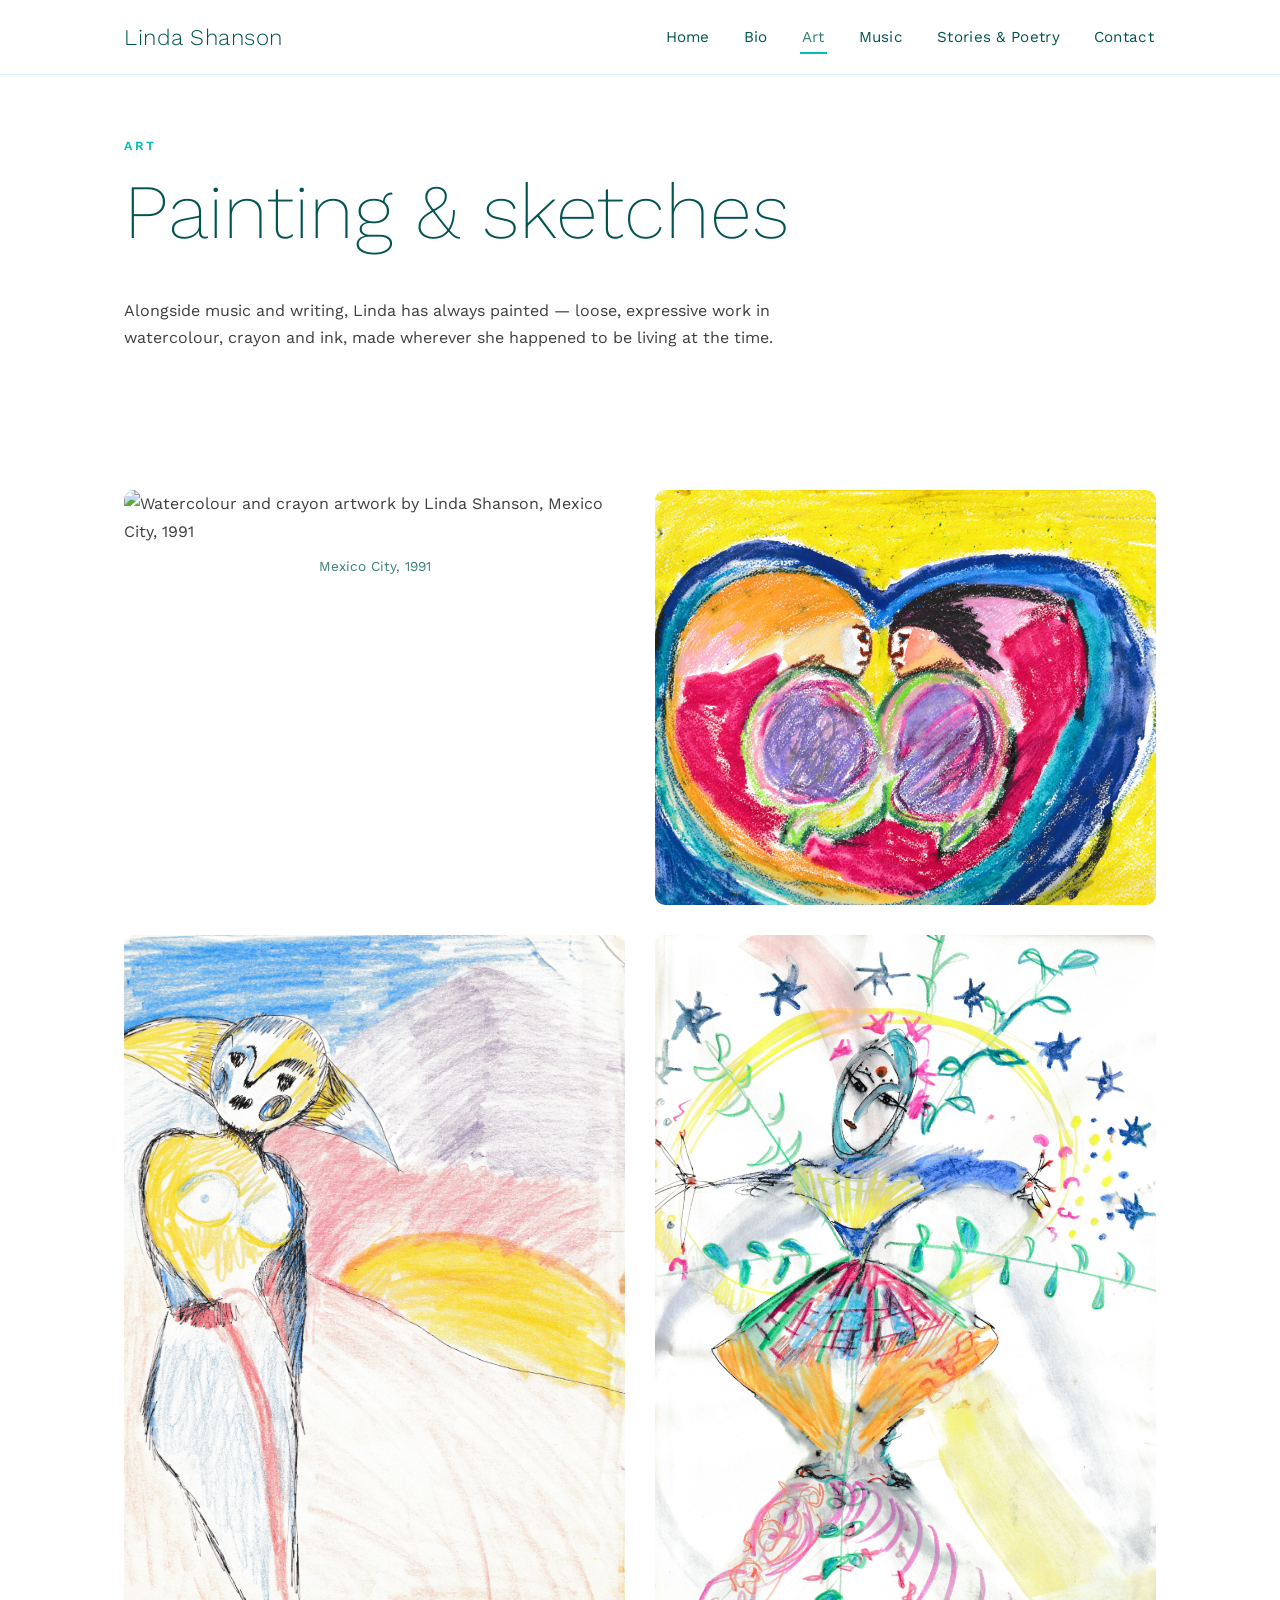
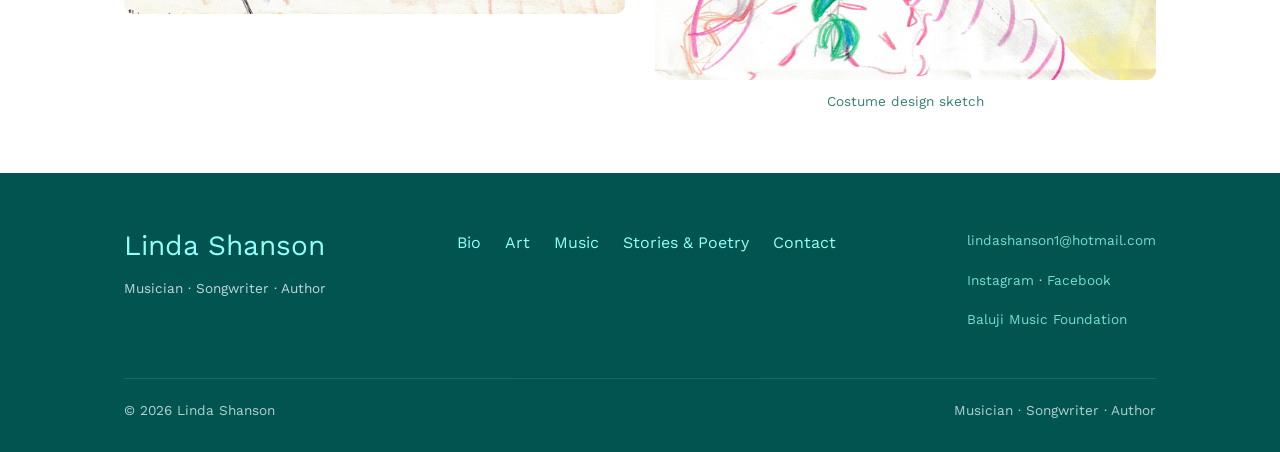
==== art.html @ 54865b62 "Add Art page, use curated Drive assets, de-emphasize BMF framing" ====
<!DOCTYPE html>
<html lang="en">
<head>
<meta charset="UTF-8">
<meta name="viewport" content="width=device-width, initial-scale=1.0">
<title>Art | Linda Shanson</title>
<meta name="description" content="Original watercolour and mixed-media artwork by Linda Shanson.">
<link rel="preconnect" href="https://fonts.googleapis.com">
<link rel="preconnect" href="https://fonts.gstatic.com" crossorigin>
<link href="https://fonts.googleapis.com/css2?family=Work+Sans:wght@200;300;400;500;600&display=swap" rel="stylesheet">
<link rel="stylesheet" href="assets/css/style.css">
</head>
<body>

<header class="site-header">
  <div class="nav-bar">
    <a href="index.html" class="brand">Linda Shanson</a>
    <nav>
      <button class="nav-toggle" aria-label="Toggle menu"><span></span><span></span><span></span></button>
      <ul class="nav-links">
        <li><a href="index.html">Home</a></li>
        <li><a href="bio.html">Bio</a></li>
        <li><a href="art.html" class="active">Art</a></li>
        <li class="has-dropdown">
          <a href="music.html">Music</a>
          <div class="dropdown">
            <a href="music.html#once-upon-a-night">Once Upon a Night</a>
          </div>
        </li>
        <li class="has-dropdown">
          <a href="stories.html">Stories &amp; Poetry</a>
          <div class="dropdown">
            <a href="raaja-ajaar.html">Raaja Ajaar</a>
            <a href="journey-with-the-gods.html">Journey with the Gods</a>
            <a href="frankenstein-in-india.html">Frankenstein in India</a>
          </div>
        </li>
        <li><a href="contact.html">Contact</a></li>
      </ul>
    </nav>
  </div>
</header>

<section class="tight">
  <div class="container">
    <span class="kicker">Art</span>
    <h1>Painting &amp; sketches</h1>
    <p style="max-width:680px;">Alongside music and writing, Linda has always painted — loose, expressive work in watercolour, crayon and ink, made wherever she happened to be living at the time.</p>
  </div>
</section>

<section class="tight">
  <div class="container">
    <div class="grid cols-2">
      <figure>
        <img src="assets/images/art-mexico-city-1991.jpg" alt="Watercolour and crayon artwork by Linda Shanson, Mexico City, 1991">
        <figcaption>Mexico City, 1991</figcaption>
      </figure>
      <figure>
        <img src="assets/images/art-heart.jpg" alt="Abstract heart-shaped painting by Linda Shanson">
      </figure>
      <figure>
        <img src="assets/images/art-bird-figure.jpg" alt="Bird-figure painting by Linda Shanson">
      </figure>
      <figure>
        <img src="assets/images/art-costume-sketch.jpg" alt="Dance costume sketch by Linda Shanson">
        <figcaption>Costume design sketch</figcaption>
      </figure>
    </div>
  </div>
</section>

<footer class="site-footer">
  <div class="container">
    <div class="footer-grid">
      <div>
        <h3 style="color:var(--aqua-soft)">Linda Shanson</h3>
        <p class="small">Musician &middot; Songwriter &middot; Author</p>
      </div>
      <ul class="footer-nav">
        <li><a href="bio.html">Bio</a></li>
        <li><a href="art.html">Art</a></li>
        <li><a href="music.html">Music</a></li>
        <li><a href="stories.html">Stories &amp; Poetry</a></li>
        <li><a href="contact.html">Contact</a></li>
      </ul>
      <div>
        <p class="small"><a href="mailto:lindashanson1@hotmail.com">lindashanson1@hotmail.com</a></p>
        <p class="small"><a href="https://www.instagram.com/lindashanson" target="_blank" rel="noopener">Instagram</a> &middot; <a href="https://www.facebook.com/lindashansonartist/" target="_blank" rel="noopener">Facebook</a></p>
        <p class="small"><a href="https://www.balujimusicfoundation.org" target="_blank" rel="noopener">Baluji Music Foundation</a></p>
      </div>
    </div>
    <div class="footer-bottom">
      <span>&copy; <span id="year"></span> Linda Shanson</span>
      <span>Musician &middot; Songwriter &middot; Author</span>
    </div>
  </div>
</footer>

<script src="assets/js/nav.js"></script>
<script>document.getElementById('year').textContent = new Date().getFullYear();</script>
</body>
</html>
---- assets/css/style.css ----
/* Linda Shanson — site styles
   Palette lifted from the original lindashanson.com (Wix) theme variables. */

:root{
  --teal-deep:    #015450;   /* headings / primary text */
  --teal-mid:     #397F77;   /* buttons, links hover */
  --teal-bright:  #02BDB4;   /* accent, underline, secondary links */
  --aqua:         #2DFDF3;   /* bright accent, rarely, sparingly */
  --aqua-soft:    #96FEF9;   /* soft accent background */
  --aqua-pale:    #EBFBFD;   /* pale section background */
  --aqua-paler:   #D7F7FC;   /* pale border/background */
  --grey-pale:    #F7F7F7;
  --grey-line:    #B9B9B9;
  --white:        #FFFFFF;
  --ink:          #3E3E3E;

  --font-display: 'Work Sans', sans-serif;
  --font-body:    'Work Sans', sans-serif;

  --max-width: 1080px;
}

*, *::before, *::after{ box-sizing: border-box; }

html{ scroll-behavior: smooth; }

body{
  margin: 0;
  font-family: var(--font-body);
  font-weight: 400;
  color: var(--ink);
  background: var(--white);
  line-height: 1.7;
  -webkit-font-smoothing: antialiased;
}

h1, h2, h3, h4{
  font-family: var(--font-display);
  font-weight: 200;
  color: var(--teal-deep);
  line-height: 1.2;
  margin: 0 0 0.5em;
}

h1{ font-size: clamp(2.6rem, 6vw, 5rem); }
h2{ font-size: clamp(1.8rem, 4vw, 2.75rem); }
h3{ font-size: clamp(1.3rem, 2.5vw, 1.75rem); font-weight: 400; }

p{ margin: 0 0 1.2em; }

a{ color: var(--teal-mid); text-decoration: none; }
a:hover{ color: var(--teal-bright); }

img{ max-width: 100%; display: block; }

.container{
  max-width: var(--max-width);
  margin: 0 auto;
  padding: 0 24px;
}

/* ---------- Header / Nav ---------- */

.site-header{
  position: sticky;
  top: 0;
  z-index: 100;
  background: rgba(255,255,255,0.92);
  backdrop-filter: blur(6px);
  border-bottom: 1px solid var(--aqua-paler);
}

.nav-bar{
  max-width: var(--max-width);
  margin: 0 auto;
  padding: 18px 24px;
  display: flex;
  align-items: center;
  justify-content: space-between;
}

.brand{
  font-family: var(--font-display);
  font-weight: 300;
  font-size: 1.4rem;
  color: var(--teal-deep);
  letter-spacing: 0.5px;
}
.brand:hover{ color: var(--teal-deep); }

.nav-links{
  display: flex;
  align-items: center;
  gap: 30px;
  list-style: none;
  margin: 0;
  padding: 0;
}

.nav-links a{
  color: var(--teal-deep);
  font-size: 0.95rem;
  letter-spacing: 0.3px;
  padding: 6px 2px;
  border-bottom: 2px solid transparent;
  transition: border-color .2s ease, color .2s ease;
}
.nav-links a:hover,
.nav-links a.active{
  color: var(--teal-mid);
  border-bottom-color: var(--teal-bright);
}

.has-dropdown{ position: relative; }
.dropdown{
  position: absolute;
  top: 100%;
  left: 0;
  background: var(--white);
  border: 1px solid var(--aqua-paler);
  border-radius: 6px;
  box-shadow: 0 12px 30px rgba(1,84,80,0.12);
  min-width: 220px;
  padding: 8px 0;
  display: none;
  flex-direction: column;
}
.has-dropdown:hover .dropdown,
.has-dropdown:focus-within .dropdown{ display: flex; }

.dropdown a{
  padding: 10px 18px;
  font-size: 0.92rem;
  border-bottom: none;
}
.dropdown a:hover{ background: var(--aqua-pale); }

.nav-toggle{
  display: none;
  background: none;
  border: none;
  cursor: pointer;
  padding: 8px;
}
.nav-toggle span{
  display: block;
  width: 26px;
  height: 2px;
  background: var(--teal-deep);
  margin: 5px 0;
  transition: transform .2s ease, opacity .2s ease;
}

@media (max-width: 820px){
  .nav-toggle{ display: block; }
  .nav-links{
    position: absolute;
    top: 100%;
    left: 0;
    right: 0;
    flex-direction: column;
    align-items: flex-start;
    background: var(--white);
    border-bottom: 1px solid var(--aqua-paler);
    padding: 10px 24px 20px;
    gap: 4px;
    display: none;
  }
  .nav-links.open{ display: flex; }
  .has-dropdown .dropdown{
    display: none;
    position: static;
    box-shadow: none;
    border: none;
    padding-left: 12px;
    min-width: 0;
  }
  .has-dropdown.open .dropdown{ display: flex; }
}

/* ---------- Hero ---------- */

.hero{
  position: relative;
  min-height: 78vh;
  display: flex;
  align-items: center;
  overflow: hidden;
  background: linear-gradient(180deg, var(--aqua-pale) 0%, var(--white) 65%);
}

.hero .container{
  position: relative;
  z-index: 2;
  display: grid;
  grid-template-columns: 1.1fr 0.9fr;
  gap: 48px;
  align-items: center;
  padding-top: 40px;
  padding-bottom: 40px;
}

.hero-text .eyebrow{
  text-transform: uppercase;
  letter-spacing: 3px;
  font-size: 0.8rem;
  color: var(--teal-mid);
  margin-bottom: 14px;
  display: block;
}

.hero-text h1{ margin-bottom: 0.1em; }

.hero-text .tagline{
  font-size: clamp(1.1rem, 2vw, 1.4rem);
  color: var(--teal-mid);
  font-weight: 300;
  margin-bottom: 1.4em;
}

.hero-photo{
  border-radius: 10px;
  overflow: hidden;
  box-shadow: 0 30px 60px -20px rgba(1,84,80,0.35);
}
.hero-photo img{ width: 100%; height: 100%; object-fit: cover; }

@media (max-width: 820px){
  .hero .container{ grid-template-columns: 1fr; text-align: center; }
  .hero-photo{ max-width: 420px; margin: 0 auto; order: -1; }
}

/* ---------- Buttons ---------- */

.btn{
  display: inline-block;
  padding: 13px 30px;
  border-radius: 40px;
  font-size: 0.95rem;
  letter-spacing: 0.3px;
  border: 2px solid var(--teal-mid);
  color: var(--teal-mid);
  background: transparent;
  transition: background .2s ease, color .2s ease;
}
.btn:hover{ background: var(--teal-mid); color: var(--white); }

.btn.solid{ background: var(--teal-mid); color: var(--white); }
.btn.solid:hover{ background: var(--teal-deep); border-color: var(--teal-deep); color: var(--white); }

.btn-row{ display: flex; gap: 16px; flex-wrap: wrap; }
@media (max-width: 820px){ .btn-row{ justify-content: center; } }

/* ---------- Sections ---------- */

section{ padding: 90px 0; }
section.tight{ padding: 60px 0; }
section.alt{ background: var(--aqua-pale); }

.section-head{ max-width: 680px; margin: 0 0 40px; }
.section-head.center{ margin-left: auto; margin-right: auto; text-align: center; }

.kicker{
  text-transform: uppercase;
  letter-spacing: 3px;
  font-size: 0.78rem;
  color: var(--teal-bright);
  font-weight: 600;
  margin-bottom: 10px;
  display: block;
}

/* ---------- Cards / grids ---------- */

.grid{ display: grid; gap: 30px; }
.grid.cols-2{ grid-template-columns: repeat(2, 1fr); }
.grid.cols-3{ grid-template-columns: repeat(3, 1fr); }
@media (max-width: 820px){
  .grid.cols-2, .grid.cols-3{ grid-template-columns: 1fr; }
}

.card{
  background: var(--white);
  border: 1px solid var(--aqua-paler);
  border-radius: 12px;
  padding: 32px;
  transition: transform .2s ease, box-shadow .2s ease;
}
.card:hover{ transform: translateY(-4px); box-shadow: 0 20px 40px -20px rgba(1,84,80,0.25); }

.card h3{ margin-bottom: 0.4em; }
.card .read-more{ font-weight: 600; }

/* ---------- Quote / press ---------- */

.quote-block{
  border-left: 4px solid var(--teal-bright);
  padding: 4px 0 4px 24px;
  margin: 0 0 28px;
  font-style: italic;
  font-size: 1.15rem;
  color: var(--teal-deep);
}
.quote-block cite{
  display: block;
  margin-top: 8px;
  font-style: normal;
  font-size: 0.85rem;
  letter-spacing: 0.5px;
  text-transform: uppercase;
  color: var(--teal-mid);
}

.press-grid{ display: grid; grid-template-columns: repeat(2, 1fr); gap: 24px; }
@media (max-width: 700px){ .press-grid{ grid-template-columns: 1fr; } }

/* ---------- Media / figures ---------- */

figure{ margin: 0; }
figure img{ border-radius: 10px; }
figcaption{
  font-size: 0.85rem;
  color: var(--teal-mid);
  margin-top: 10px;
  text-align: center;
}

.photo-strip{ display: grid; grid-template-columns: repeat(3, 1fr); gap: 16px; }
@media (max-width: 700px){ .photo-strip{ grid-template-columns: 1fr 1fr; } }

/* ---------- Header + side image layout ---------- */

.with-side-image{
  display: grid;
  grid-template-columns: 1fr 260px;
  gap: 40px;
  align-items: start;
}
.with-side-image figure img{
  border-radius: 10px;
  box-shadow: 0 20px 40px -20px rgba(1,84,80,0.35);
}
@media (max-width: 700px){
  .with-side-image{ grid-template-columns: 1fr; }
  .with-side-image figure{ max-width: 260px; margin: 0 auto; order: -1; }
}

/* ---------- Bio page specifics ---------- */

.bio-columns{
  display: grid;
  grid-template-columns: 1fr 340px;
  gap: 56px;
  align-items: start;
}
@media (max-width: 900px){
  .bio-columns{ grid-template-columns: 1fr; }
}

.fact-list{ list-style: none; margin: 0; padding: 0; }
.fact-list li{
  padding: 14px 0;
  border-bottom: 1px solid var(--aqua-paler);
  font-size: 0.95rem;
}
.fact-list li strong{ display: block; color: var(--teal-deep); font-weight: 600; margin-bottom: 2px; }

/* ---------- Lyric / extract blocks ---------- */

.extract{
  background: var(--aqua-pale);
  border-radius: 14px;
  padding: 36px 40px;
  font-size: 1.05rem;
}
.extract p{ margin-bottom: 1em; }
.extract .signoff{ font-weight: 600; color: var(--teal-deep); margin-top: 1.5em; }

.lyric{
  white-space: pre-line;
  font-family: var(--font-display);
  font-weight: 300;
  font-size: 1.1rem;
  color: var(--teal-deep);
}

/* ---------- Footer ---------- */

.site-footer{
  background: var(--teal-deep);
  color: var(--aqua-pale);
  padding: 56px 0 30px;
}
.site-footer a{ color: var(--aqua-soft); }
.site-footer a:hover{ color: var(--white); }

.footer-grid{
  display: flex;
  justify-content: space-between;
  flex-wrap: wrap;
  gap: 30px;
  margin-bottom: 30px;
}

.footer-nav{ list-style: none; margin: 0; padding: 0; display: flex; gap: 24px; flex-wrap: wrap; }

.footer-bottom{
  border-top: 1px solid rgba(255,255,255,0.15);
  padding-top: 20px;
  font-size: 0.85rem;
  opacity: 0.75;
  display: flex;
  justify-content: space-between;
  flex-wrap: wrap;
  gap: 10px;
}

/* ---------- Utility ---------- */

.text-center{ text-align: center; }
.mt-lg{ margin-top: 60px; }
.small{ font-size: 0.85rem; opacity: 0.8; }
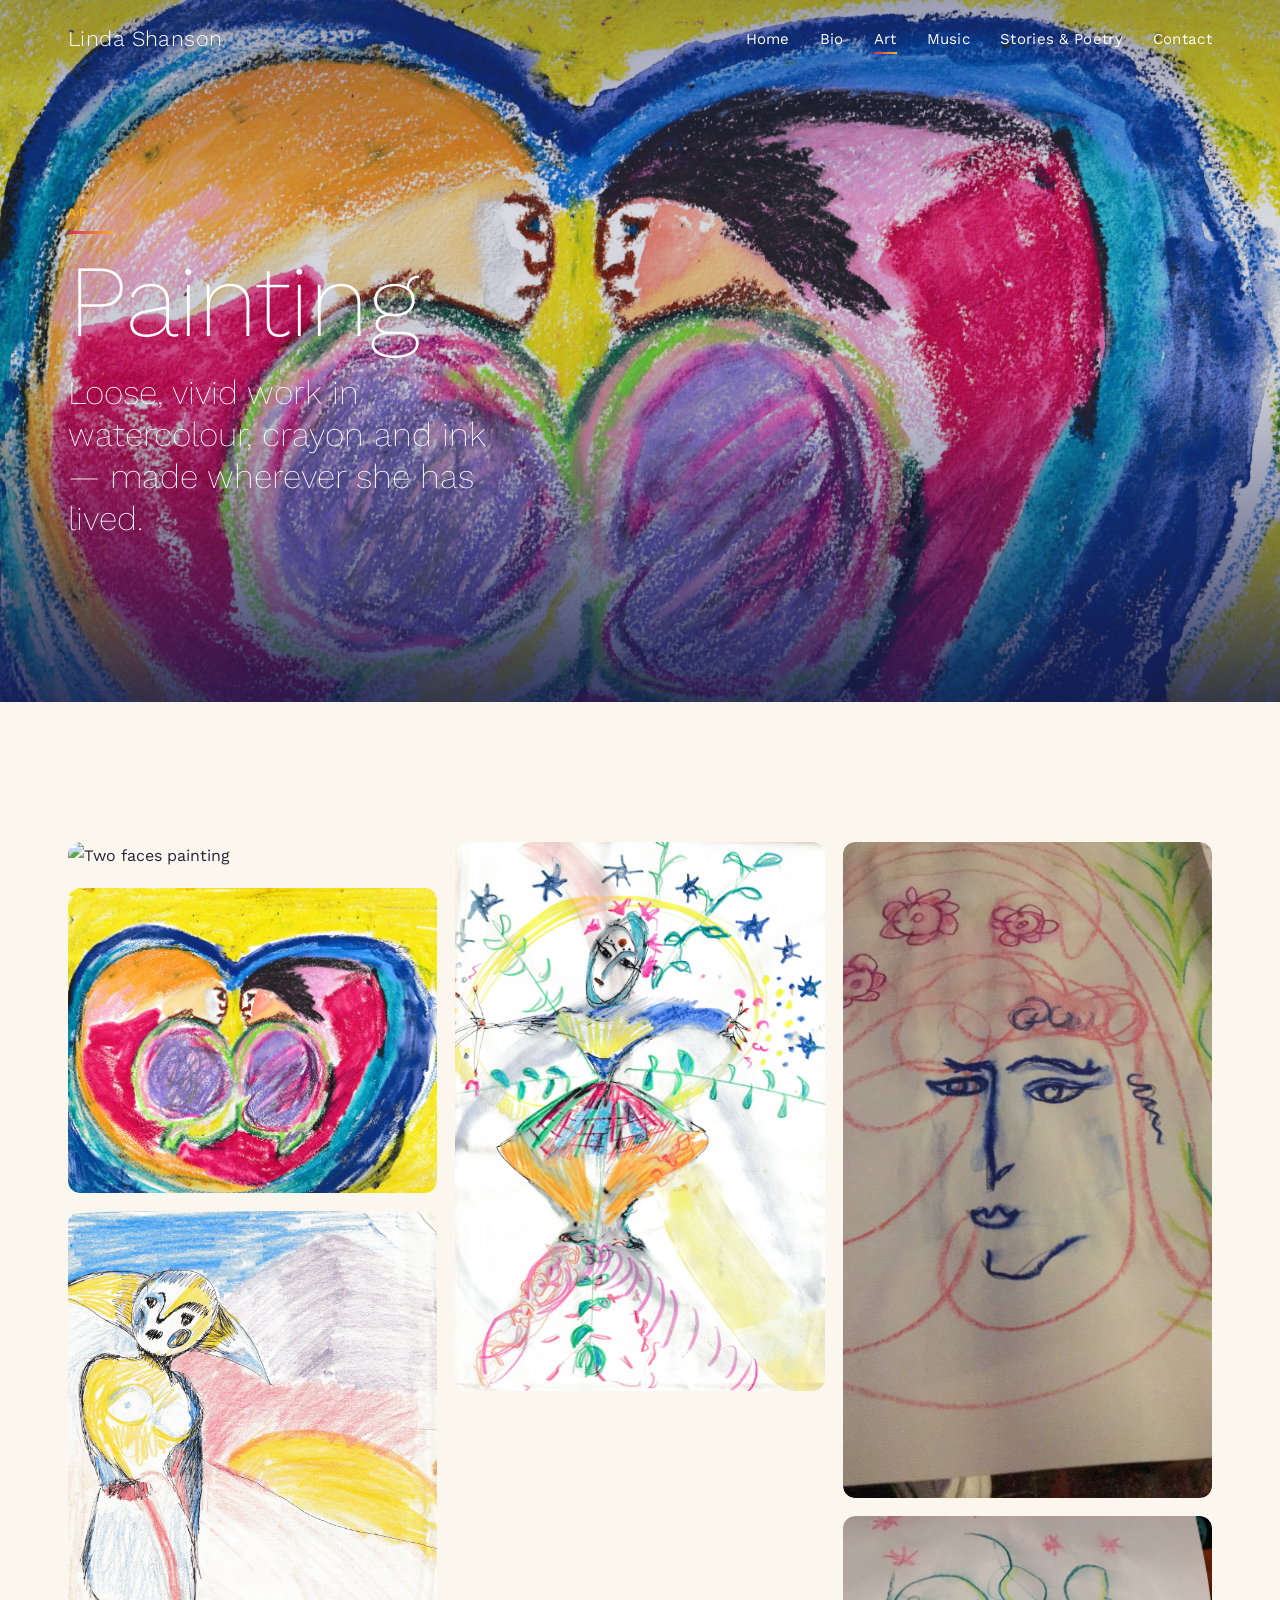
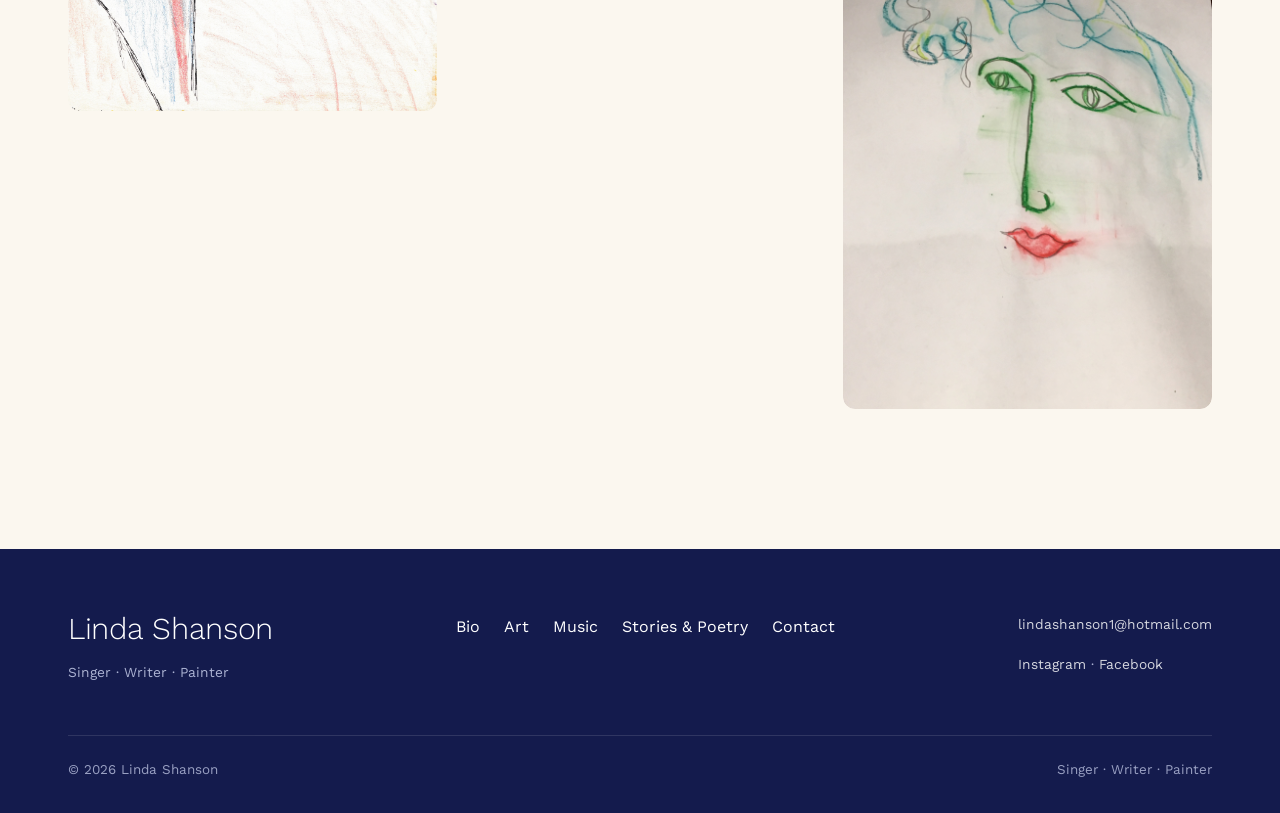
==== commit 71d39284: "Redesign: painterly full-bleed site using colours from Linda's paintings" ====
--- a/art.html
+++ b/art.html
@@ -2,9 +2,10 @@
 <html lang="en">
 <head>
 <meta charset="UTF-8">
+<script>document.documentElement.classList.add('js')</script>
 <meta name="viewport" content="width=device-width, initial-scale=1.0">
 <title>Art | Linda Shanson</title>
-<meta name="description" content="Original watercolour and mixed-media artwork by Linda Shanson.">
+<meta name="description" content="Original watercolour, crayon and mixed-media paintings by Linda Shanson.">
 <link rel="preconnect" href="https://fonts.googleapis.com">
 <link rel="preconnect" href="https://fonts.gstatic.com" crossorigin>
 <link href="https://fonts.googleapis.com/css2?family=Work+Sans:wght@200;300;400;500;600&display=swap" rel="stylesheet">
@@ -12,7 +13,7 @@
 </head>
 <body>
 
-<header class="site-header">
+<header class="site-header over-hero">
   <div class="nav-bar">
     <a href="index.html" class="brand">Linda Shanson</a>
     <nav>
@@ -23,9 +24,7 @@
         <li><a href="art.html" class="active">Art</a></li>
         <li class="has-dropdown">
           <a href="music.html">Music</a>
-          <div class="dropdown">
-            <a href="music.html#once-upon-a-night">Once Upon a Night</a>
-          </div>
+          <div class="dropdown"><a href="music.html#once-upon-a-night">Once Upon a Night</a></div>
         </li>
         <li class="has-dropdown">
           <a href="stories.html">Stories &amp; Poetry</a>
@@ -41,42 +40,32 @@
   </div>
 </header>
 
-<section class="tight">
-  <div class="container">
-    <span class="kicker">Art</span>
-    <h1>Painting &amp; sketches</h1>
-    <p style="max-width:680px;">Alongside music and writing, Linda has always painted — loose, expressive work in watercolour, crayon and ink, made wherever she happened to be living at the time.</p>
+<section class="hero-full" style="min-height:78svh;">
+  <img class="bg" src="assets/images/art-heart.jpg" alt="Heart painting by Linda Shanson">
+  <div class="hero-inner">
+    <span class="kicker" style="color:var(--gold)">Art</span>
+    <h1>Painting</h1>
+    <p class="hero-poem">Loose, vivid work in watercolour, crayon and ink — made wherever she has lived.</p>
   </div>
 </section>
 
-<section class="tight">
-  <div class="container">
-    <div class="grid cols-2">
-      <figure>
-        <img src="assets/images/art-mexico-city-1991.jpg" alt="Watercolour and crayon artwork by Linda Shanson, Mexico City, 1991">
-        <figcaption>Mexico City, 1991</figcaption>
-      </figure>
-      <figure>
-        <img src="assets/images/art-heart.jpg" alt="Abstract heart-shaped painting by Linda Shanson">
-      </figure>
-      <figure>
-        <img src="assets/images/art-bird-figure.jpg" alt="Bird-figure painting by Linda Shanson">
-      </figure>
-      <figure>
-        <img src="assets/images/art-costume-sketch.jpg" alt="Dance costume sketch by Linda Shanson">
-        <figcaption>Costume design sketch</figcaption>
-      </figure>
+<section class="panel cream">
+  <div class="wrap">
+    <div class="gallery reveal">
+      <figure><img src="assets/images/art-mexico-city-1991.jpg" alt="Two faces painting" loading="lazy"><figcaption>Mexico City, 1991</figcaption></figure>
+      <figure><img src="assets/images/art-heart.jpg" alt="Heart painting" loading="lazy"><figcaption>Heart</figcaption></figure>
+      <figure><img src="assets/images/art-bird-figure.jpg" alt="Bird-figure painting" loading="lazy"><figcaption>Bird figure</figcaption></figure>
+      <figure><img src="assets/images/art-costume-sketch.jpg" alt="Dance costume sketch" loading="lazy"><figcaption>Costume design sketch</figcaption></figure>
+      <figure><img src="assets/images/art-spring-sister.jpg" alt="Spring Sister sketch" loading="lazy"><figcaption>Spring Sister</figcaption></figure>
+      <figure><img src="assets/images/art-spirit-of-spring.jpg" alt="Spirit of Spring sketch" loading="lazy"><figcaption>Spirit of Spring</figcaption></figure>
     </div>
   </div>
 </section>
 
 <footer class="site-footer">
-  <div class="container">
+  <div class="wrap">
     <div class="footer-grid">
-      <div>
-        <h3 style="color:var(--aqua-soft)">Linda Shanson</h3>
-        <p class="small">Musician &middot; Songwriter &middot; Author</p>
-      </div>
+      <div><h3>Linda Shanson</h3><p class="small">Singer &middot; Writer &middot; Painter</p></div>
       <ul class="footer-nav">
         <li><a href="bio.html">Bio</a></li>
         <li><a href="art.html">Art</a></li>
@@ -87,17 +76,15 @@
       <div>
         <p class="small"><a href="mailto:lindashanson1@hotmail.com">lindashanson1@hotmail.com</a></p>
         <p class="small"><a href="https://www.instagram.com/lindashanson" target="_blank" rel="noopener">Instagram</a> &middot; <a href="https://www.facebook.com/lindashansonartist/" target="_blank" rel="noopener">Facebook</a></p>
-        <p class="small"><a href="https://www.balujimusicfoundation.org" target="_blank" rel="noopener">Baluji Music Foundation</a></p>
       </div>
     </div>
     <div class="footer-bottom">
       <span>&copy; <span id="year"></span> Linda Shanson</span>
-      <span>Musician &middot; Songwriter &middot; Author</span>
+      <span>Singer &middot; Writer &middot; Painter</span>
     </div>
   </div>
 </footer>
 
 <script src="assets/js/nav.js"></script>
-<script>document.getElementById('year').textContent = new Date().getFullYear();</script>
 </body>
 </html>
--- a/assets/css/style.css
+++ b/assets/css/style.css
@@ -1,422 +1,458 @@
-/* Linda Shanson — site styles
-   Palette lifted from the original lindashanson.com (Wix) theme variables. */
+/* ============================================================
+   Linda Shanson — painterly, full-bleed site
+   Palette drawn from Linda's own paintings + the teal she likes
+   ============================================================ */
 
 :root{
-  --teal-deep:    #015450;   /* headings / primary text */
-  --teal-mid:     #397F77;   /* buttons, links hover */
-  --teal-bright:  #02BDB4;   /* accent, underline, secondary links */
-  --aqua:         #2DFDF3;   /* bright accent, rarely, sparingly */
-  --aqua-soft:    #96FEF9;   /* soft accent background */
-  --aqua-pale:    #EBFBFD;   /* pale section background */
-  --aqua-paler:   #D7F7FC;   /* pale border/background */
-  --grey-pale:    #F7F7F7;
-  --grey-line:    #B9B9B9;
-  --white:        #FFFFFF;
-  --ink:          #3E3E3E;
-
-  --font-display: 'Work Sans', sans-serif;
-  --font-body:    'Work Sans', sans-serif;
-
-  --max-width: 1080px;
-}
-
-*, *::before, *::after{ box-sizing: border-box; }
-
-html{ scroll-behavior: smooth; }
+  /* painting palette */
+  --night:      #141B4D;   /* deep night-sky blue (album cover) */
+  --night-2:    #1E2A6E;
+  --teal-deep:  #06514C;   /* her signature teal */
+  --teal:       #02938B;
+  --turq:       #22A7C4;
+  --rose:       #D6246E;
+  --magenta:    #E8558F;
+  --gold:       #F4B81E;
+  --orange:     #EC6033;
+  --purple:     #6B4E9E;
+  --green:      #46A24B;
+
+  --cream:      #FBF7EF;   /* warm paper */
+  --cream-2:    #F3ECDD;
+  --ink:        #24243A;
+  --ink-soft:   #4d4c63;
+
+  --font: 'Work Sans', -apple-system, BlinkMacSystemFont, sans-serif;
+
+  --wrap: 1200px;
+  --wrap-narrow: 780px;
+}
+
+*,*::before,*::after{ box-sizing:border-box; }
+
+html{ scroll-behavior:smooth; }
 
 body{
-  margin: 0;
-  font-family: var(--font-body);
-  font-weight: 400;
-  color: var(--ink);
-  background: var(--white);
-  line-height: 1.7;
-  -webkit-font-smoothing: antialiased;
-}
-
-h1, h2, h3, h4{
-  font-family: var(--font-display);
-  font-weight: 200;
-  color: var(--teal-deep);
-  line-height: 1.2;
-  margin: 0 0 0.5em;
-}
-
-h1{ font-size: clamp(2.6rem, 6vw, 5rem); }
-h2{ font-size: clamp(1.8rem, 4vw, 2.75rem); }
-h3{ font-size: clamp(1.3rem, 2.5vw, 1.75rem); font-weight: 400; }
-
-p{ margin: 0 0 1.2em; }
-
-a{ color: var(--teal-mid); text-decoration: none; }
-a:hover{ color: var(--teal-bright); }
-
-img{ max-width: 100%; display: block; }
-
-.container{
-  max-width: var(--max-width);
-  margin: 0 auto;
-  padding: 0 24px;
-}
-
-/* ---------- Header / Nav ---------- */
-
+  margin:0;
+  font-family:var(--font);
+  font-weight:400;
+  color:var(--ink);
+  background:var(--cream);
+  line-height:1.72;
+  -webkit-font-smoothing:antialiased;
+  overflow-x:hidden;
+}
+
+h1,h2,h3,h4{
+  font-family:var(--font);
+  font-weight:200;
+  line-height:1.08;
+  margin:0 0 .5em;
+  color:var(--teal-deep);
+  letter-spacing:-.01em;
+}
+h1{ font-size:clamp(3rem,8vw,6.5rem); }
+h2{ font-size:clamp(2rem,5vw,3.6rem); }
+h3{ font-size:clamp(1.35rem,2.6vw,1.9rem); font-weight:300; }
+
+p{ margin:0 0 1.2em; }
+a{ color:var(--teal); text-decoration:none; transition:color .2s; }
+a:hover{ color:var(--rose); }
+img{ max-width:100%; display:block; }
+
+.wrap{ max-width:var(--wrap); margin:0 auto; padding:0 28px; }
+.narrow{ max-width:var(--wrap-narrow); margin-left:auto; margin-right:auto; }
+
+.kicker{
+  display:inline-block;
+  text-transform:uppercase;
+  letter-spacing:.28em;
+  font-size:.72rem;
+  font-weight:600;
+  margin-bottom:1.1em;
+}
+.kicker::after{
+  content:"";
+  display:block;
+  width:46px; height:3px;
+  margin-top:.7em;
+  background:linear-gradient(90deg,var(--rose),var(--gold));
+  border-radius:3px;
+}
+
+/* ============================================================
+   HEADER / NAV
+   ============================================================ */
 .site-header{
-  position: sticky;
-  top: 0;
-  z-index: 100;
-  background: rgba(255,255,255,0.92);
-  backdrop-filter: blur(6px);
-  border-bottom: 1px solid var(--aqua-paler);
-}
-
+  position:fixed; top:0; left:0; right:0; z-index:200;
+  transition:background .4s ease, box-shadow .4s ease, padding .3s ease;
+  background:rgba(251,247,239,.94);
+  backdrop-filter:blur(10px);
+  box-shadow:0 1px 0 rgba(6,81,76,.12);
+}
+/* transparent variant used over a full-bleed hero */
+.site-header.over-hero{
+  background:transparent;
+  backdrop-filter:none;
+  box-shadow:none;
+}
+.site-header.over-hero.scrolled{
+  background:rgba(20,27,77,.86);
+  backdrop-filter:blur(10px);
+  box-shadow:0 2px 24px rgba(0,0,0,.25);
+}
 .nav-bar{
-  max-width: var(--max-width);
-  margin: 0 auto;
-  padding: 18px 24px;
-  display: flex;
-  align-items: center;
-  justify-content: space-between;
-}
-
+  max-width:var(--wrap); margin:0 auto;
+  padding:20px 28px;
+  display:flex; align-items:center; justify-content:space-between;
+}
 .brand{
-  font-family: var(--font-display);
-  font-weight: 300;
-  font-size: 1.4rem;
-  color: var(--teal-deep);
-  letter-spacing: 0.5px;
-}
-.brand:hover{ color: var(--teal-deep); }
+  font-weight:300; font-size:1.35rem; letter-spacing:.02em;
+  color:var(--teal-deep);
+}
+.over-hero .brand,
+.over-hero .nav-links a{ color:#fff; }
+.over-hero.scrolled .brand,
+.over-hero.scrolled .nav-links a{ color:#fff; }
+.brand:hover{ color:var(--rose); }
 
 .nav-links{
-  display: flex;
-  align-items: center;
-  gap: 30px;
-  list-style: none;
-  margin: 0;
-  padding: 0;
-}
-
+  display:flex; align-items:center; gap:30px;
+  list-style:none; margin:0; padding:0;
+}
 .nav-links a{
-  color: var(--teal-deep);
-  font-size: 0.95rem;
-  letter-spacing: 0.3px;
-  padding: 6px 2px;
-  border-bottom: 2px solid transparent;
-  transition: border-color .2s ease, color .2s ease;
-}
+  color:var(--teal-deep); font-size:.94rem; letter-spacing:.02em;
+  padding:6px 0; position:relative;
+}
+.nav-links a::after{
+  content:""; position:absolute; left:0; right:100%; bottom:0; height:2px;
+  background:linear-gradient(90deg,var(--rose),var(--gold));
+  transition:right .28s ease;
+}
+.nav-links a:hover::after,
+.nav-links a.active::after{ right:0; }
 .nav-links a:hover,
-.nav-links a.active{
-  color: var(--teal-mid);
-  border-bottom-color: var(--teal-bright);
-}
-
-.has-dropdown{ position: relative; }
+.over-hero .nav-links a:hover{ color:var(--gold); }
+
+.has-dropdown{ position:relative; }
 .dropdown{
-  position: absolute;
-  top: 100%;
-  left: 0;
-  background: var(--white);
-  border: 1px solid var(--aqua-paler);
-  border-radius: 6px;
-  box-shadow: 0 12px 30px rgba(1,84,80,0.12);
-  min-width: 220px;
-  padding: 8px 0;
-  display: none;
-  flex-direction: column;
+  position:absolute; top:100%; left:50%; transform:translateX(-50%);
+  background:#fff; border-radius:10px; padding:8px 0; min-width:230px;
+  box-shadow:0 18px 44px rgba(20,27,77,.22);
+  display:none; flex-direction:column;
 }
 .has-dropdown:hover .dropdown,
-.has-dropdown:focus-within .dropdown{ display: flex; }
-
-.dropdown a{
-  padding: 10px 18px;
-  font-size: 0.92rem;
-  border-bottom: none;
-}
-.dropdown a:hover{ background: var(--aqua-pale); }
-
-.nav-toggle{
-  display: none;
-  background: none;
-  border: none;
-  cursor: pointer;
-  padding: 8px;
-}
-.nav-toggle span{
-  display: block;
-  width: 26px;
-  height: 2px;
-  background: var(--teal-deep);
-  margin: 5px 0;
-  transition: transform .2s ease, opacity .2s ease;
-}
-
-@media (max-width: 820px){
-  .nav-toggle{ display: block; }
+.has-dropdown:focus-within .dropdown{ display:flex; }
+.dropdown a{ padding:11px 20px; color:var(--ink)!important; font-size:.9rem; }
+.dropdown a::after{ display:none; }
+.dropdown a:hover{ background:var(--cream-2); color:var(--rose)!important; }
+
+.nav-toggle{ display:none; background:none; border:none; cursor:pointer; padding:8px; }
+.nav-toggle span{ display:block; width:26px; height:2px; margin:5px 0; background:currentColor; color:var(--teal-deep); transition:.25s; }
+.over-hero .nav-toggle span{ color:#fff; }
+
+@media (max-width:860px){
+  .nav-toggle{ display:block; color:var(--teal-deep); }
+  .over-hero .nav-toggle{ color:#fff; }
   .nav-links{
-    position: absolute;
-    top: 100%;
-    left: 0;
-    right: 0;
-    flex-direction: column;
-    align-items: flex-start;
-    background: var(--white);
-    border-bottom: 1px solid var(--aqua-paler);
-    padding: 10px 24px 20px;
-    gap: 4px;
-    display: none;
+    position:absolute; top:100%; left:0; right:0;
+    flex-direction:column; align-items:flex-start; gap:2px;
+    background:var(--night); padding:14px 28px 22px; display:none;
   }
-  .nav-links.open{ display: flex; }
+  .nav-links.open{ display:flex; }
+  .nav-links a{ color:#fff; width:100%; padding:11px 0; }
   .has-dropdown .dropdown{
-    display: none;
-    position: static;
-    box-shadow: none;
-    border: none;
-    padding-left: 12px;
-    min-width: 0;
+    position:static; transform:none; display:none; box-shadow:none;
+    background:transparent; padding:0 0 6px 14px; min-width:0;
   }
-  .has-dropdown.open .dropdown{ display: flex; }
-}
-
-/* ---------- Hero ---------- */
-
-.hero{
-  position: relative;
-  min-height: 78vh;
-  display: flex;
-  align-items: center;
-  overflow: hidden;
-  background: linear-gradient(180deg, var(--aqua-pale) 0%, var(--white) 65%);
-}
-
-.hero .container{
-  position: relative;
-  z-index: 2;
-  display: grid;
-  grid-template-columns: 1.1fr 0.9fr;
-  gap: 48px;
-  align-items: center;
-  padding-top: 40px;
-  padding-bottom: 40px;
-}
-
-.hero-text .eyebrow{
-  text-transform: uppercase;
-  letter-spacing: 3px;
-  font-size: 0.8rem;
-  color: var(--teal-mid);
-  margin-bottom: 14px;
-  display: block;
-}
-
-.hero-text h1{ margin-bottom: 0.1em; }
-
-.hero-text .tagline{
-  font-size: clamp(1.1rem, 2vw, 1.4rem);
-  color: var(--teal-mid);
-  font-weight: 300;
-  margin-bottom: 1.4em;
-}
-
-.hero-photo{
-  border-radius: 10px;
-  overflow: hidden;
-  box-shadow: 0 30px 60px -20px rgba(1,84,80,0.35);
-}
-.hero-photo img{ width: 100%; height: 100%; object-fit: cover; }
-
-@media (max-width: 820px){
-  .hero .container{ grid-template-columns: 1fr; text-align: center; }
-  .hero-photo{ max-width: 420px; margin: 0 auto; order: -1; }
-}
-
-/* ---------- Buttons ---------- */
-
+  .has-dropdown.open .dropdown{ display:flex; }
+  .dropdown a{ color:#cbd3f5!important; padding:8px 0; }
+}
+
+/* ============================================================
+   FULL-BLEED HERO (painting background)
+   ============================================================ */
+.hero-full{
+  position:relative;
+  min-height:100svh;
+  display:flex; align-items:flex-end;
+  overflow:hidden;
+  color:#fff;
+}
+.hero-full .bg{
+  position:absolute; inset:0;
+  width:100%; height:100%; object-fit:cover;
+  object-position:center 42%;
+  z-index:0;
+  transform:scale(1.05);
+  animation:slowzoom 24s ease-out forwards;
+}
+@keyframes slowzoom{ to{ transform:scale(1); } }
+.hero-full::after{
+  content:""; position:absolute; inset:0; z-index:1;
+  background:
+    linear-gradient(180deg, rgba(20,27,77,.35) 0%, rgba(20,27,77,0) 30%),
+    linear-gradient(0deg, rgba(20,27,77,.86) 0%, rgba(20,27,77,.20) 46%, rgba(20,27,77,.10) 100%);
+}
+.hero-full .hero-inner{
+  position:relative; z-index:2;
+  max-width:var(--wrap); margin:0 auto; width:100%;
+  padding:0 28px 12vh;
+}
+.hero-full h1{
+  color:#fff; margin-bottom:.15em;
+  text-shadow:0 4px 40px rgba(0,0,0,.35);
+}
+.hero-poem{
+  font-weight:200; font-size:clamp(1.3rem,3.2vw,2.1rem);
+  color:#fff; max-width:22ch; line-height:1.25;
+  text-shadow:0 2px 24px rgba(0,0,0,.4);
+  margin:0 0 1.6em;
+}
+.hero-poem em{ font-style:italic; color:var(--gold); }
+.hero-roles{
+  text-transform:uppercase; letter-spacing:.32em; font-size:.78rem;
+  color:rgba(255,255,255,.85); margin-bottom:2em;
+}
+.scroll-cue{
+  position:absolute; left:50%; bottom:26px; transform:translateX(-50%);
+  z-index:2; color:rgba(255,255,255,.8); font-size:.7rem;
+  letter-spacing:.25em; text-transform:uppercase; text-align:center;
+}
+.scroll-cue span{ display:block; width:1px; height:40px; margin:10px auto 0;
+  background:linear-gradient(180deg,#fff,transparent); animation:cue 1.8s ease-in-out infinite; }
+@keyframes cue{ 0%,100%{ opacity:.3; } 50%{ opacity:1; } }
+
+/* ============================================================
+   PAGE HERO (inner pages) — sits under the fixed header
+   ============================================================ */
+.page-hero{
+  position:relative; overflow:hidden;
+  padding:calc(90px + 6vh) 0 6vh;
+  color:#fff;
+  background:var(--night);
+}
+.page-hero.tall{ padding:calc(120px + 8vh) 0 8vh; }
+.page-hero .bg{
+  position:absolute; inset:0; width:100%; height:100%;
+  object-fit:cover; z-index:0; opacity:.5;
+}
+.page-hero::after{
+  content:""; position:absolute; inset:0; z-index:1;
+  background:linear-gradient(90deg, rgba(20,27,77,.9), rgba(20,27,77,.55) 70%, rgba(20,27,77,.35));
+}
+.page-hero .wrap{ position:relative; z-index:2; }
+.page-hero h1{ color:#fff; }
+.page-hero .kicker{ color:var(--gold); }
+.page-hero p{ max-width:60ch; color:rgba(255,255,255,.92); }
+/* gradient variants for image-less heroes */
+.page-hero.grad-rose{ background:linear-gradient(120deg,var(--night),var(--rose)); }
+.page-hero.grad-teal{ background:linear-gradient(120deg,var(--night),var(--teal-deep)); }
+.page-hero.grad-purple{ background:linear-gradient(120deg,var(--night),var(--purple)); }
+.page-hero.grad-gold{ background:linear-gradient(120deg,var(--teal-deep),var(--orange)); }
+
+/* ============================================================
+   PANELS / SECTIONS
+   ============================================================ */
+.panel{ padding:clamp(70px,11vw,140px) 0; position:relative; }
+.panel.pad-sm{ padding:clamp(48px,7vw,84px) 0; }
+
+.panel.cream{ background:var(--cream); }
+.panel.cream-2{ background:var(--cream-2); }
+.panel.night{ background:var(--night); color:#fff; }
+.panel.night h1,.panel.night h2,.panel.night h3{ color:#fff; }
+.panel.teal{ background:var(--teal-deep); color:#fff; }
+.panel.teal h1,.panel.teal h2,.panel.teal h3{ color:#fff; }
+.panel.teal .kicker,.panel.night .kicker{ color:var(--gold); }
+
+.section-head{ max-width:640px; margin:0 0 clamp(36px,5vw,60px); }
+.section-head.center{ margin-left:auto; margin-right:auto; text-align:center; }
+.section-head.center .kicker::after{ margin-left:auto; margin-right:auto; }
+
+/* ============================================================
+   FULL-BLEED IMAGE BANDS
+   ============================================================ */
+.bleed{
+  position:relative; width:100%;
+  min-height:clamp(340px,60vh,620px);
+  display:flex; align-items:center;
+  overflow:hidden; color:#fff;
+}
+.bleed .bg{
+  position:absolute; inset:0; width:100%; height:100%;
+  object-fit:cover; z-index:0;
+}
+.bleed.tint::after{
+  content:""; position:absolute; inset:0; z-index:1;
+  background:linear-gradient(90deg, rgba(20,27,77,.72) 0%, rgba(20,27,77,.35) 55%, rgba(20,27,77,.1) 100%);
+}
+.bleed .bleed-text{
+  position:relative; z-index:2; max-width:var(--wrap);
+  margin:0 auto; width:100%; padding:0 28px;
+}
+.bleed .bleed-text h2{ color:#fff; }
+.bleed blockquote{ margin:0; }
+/* pure image band (no text) */
+.bleed-strip{ width:100%; height:clamp(300px,46vh,540px); overflow:hidden; }
+.bleed-strip img{ width:100%; height:100%; object-fit:cover; }
+
+/* ============================================================
+   TWO-COLUMN INTRO
+   ============================================================ */
+.split{
+  display:grid; grid-template-columns:1.05fr .95fr;
+  gap:clamp(36px,6vw,80px); align-items:center;
+}
+.split.narrow-img{ grid-template-columns:1.2fr .8fr; }
+.split .media img{ border-radius:14px; box-shadow:0 30px 70px -30px rgba(20,27,77,.55); }
+.split figcaption{ margin-top:.7em; font-size:.82rem; color:var(--ink-soft); }
+@media (max-width:820px){
+  .split{ grid-template-columns:1fr; }
+  .split .media{ max-width:460px; margin:0 auto; }
+}
+
+/* ============================================================
+   CARDS
+   ============================================================ */
+.grid{ display:grid; gap:26px; }
+.cols-2{ grid-template-columns:repeat(2,1fr); }
+.cols-3{ grid-template-columns:repeat(3,1fr); }
+.cols-4{ grid-template-columns:repeat(4,1fr); }
+@media (max-width:900px){ .cols-3,.cols-4{ grid-template-columns:repeat(2,1fr); } }
+@media (max-width:620px){ .cols-2,.cols-3,.cols-4{ grid-template-columns:1fr; } }
+
+.card{
+  background:#fff; border-radius:16px; padding:34px;
+  box-shadow:0 18px 50px -34px rgba(20,27,77,.5);
+  border-top:4px solid transparent;
+  transition:transform .25s, box-shadow .25s;
+}
+.card:hover{ transform:translateY(-6px); box-shadow:0 30px 60px -30px rgba(20,27,77,.5); }
+.card h3{ color:var(--teal-deep); margin-bottom:.35em; }
+.card .read-more{ font-weight:600; }
+.card.c-rose{ border-top-color:var(--rose); }
+.card.c-gold{ border-top-color:var(--gold); }
+.card.c-turq{ border-top-color:var(--turq); }
+.card.c-purple{ border-top-color:var(--purple); }
+.card.c-orange{ border-top-color:var(--orange); }
+.card.c-green{ border-top-color:var(--green); }
+
+/* ============================================================
+   QUOTES / PRESS
+   ============================================================ */
+.quote-block{
+  border-left:4px solid var(--gold);
+  padding:2px 0 2px 22px; margin:0 0 26px;
+  font-style:italic; font-size:1.12rem; color:inherit;
+}
+.night .quote-block,.teal .quote-block,.bleed .quote-block{ border-left-color:var(--gold); color:#fff; }
+.quote-block cite{
+  display:block; margin-top:.6em; font-style:normal;
+  font-size:.78rem; letter-spacing:.14em; text-transform:uppercase;
+  color:var(--rose);
+}
+.night .quote-block cite,.bleed .quote-block cite{ color:var(--gold); }
+.press-grid{ display:grid; grid-template-columns:repeat(2,1fr); gap:26px; }
+@media (max-width:700px){ .press-grid{ grid-template-columns:1fr; } }
+
+.pull{
+  font-weight:200; font-size:clamp(1.6rem,3.4vw,2.5rem);
+  line-height:1.28; color:#fff; max-width:16ch;
+}
+.pull cite{ display:block; margin-top:.5em; font-size:.8rem; letter-spacing:.16em;
+  text-transform:uppercase; font-style:normal; color:var(--gold); }
+
+/* ============================================================
+   BUTTONS
+   ============================================================ */
 .btn{
-  display: inline-block;
-  padding: 13px 30px;
-  border-radius: 40px;
-  font-size: 0.95rem;
-  letter-spacing: 0.3px;
-  border: 2px solid var(--teal-mid);
-  color: var(--teal-mid);
-  background: transparent;
-  transition: background .2s ease, color .2s ease;
-}
-.btn:hover{ background: var(--teal-mid); color: var(--white); }
-
-.btn.solid{ background: var(--teal-mid); color: var(--white); }
-.btn.solid:hover{ background: var(--teal-deep); border-color: var(--teal-deep); color: var(--white); }
-
-.btn-row{ display: flex; gap: 16px; flex-wrap: wrap; }
-@media (max-width: 820px){ .btn-row{ justify-content: center; } }
-
-/* ---------- Sections ---------- */
-
-section{ padding: 90px 0; }
-section.tight{ padding: 60px 0; }
-section.alt{ background: var(--aqua-pale); }
-
-.section-head{ max-width: 680px; margin: 0 0 40px; }
-.section-head.center{ margin-left: auto; margin-right: auto; text-align: center; }
-
-.kicker{
-  text-transform: uppercase;
-  letter-spacing: 3px;
-  font-size: 0.78rem;
-  color: var(--teal-bright);
-  font-weight: 600;
-  margin-bottom: 10px;
-  display: block;
-}
-
-/* ---------- Cards / grids ---------- */
-
-.grid{ display: grid; gap: 30px; }
-.grid.cols-2{ grid-template-columns: repeat(2, 1fr); }
-.grid.cols-3{ grid-template-columns: repeat(3, 1fr); }
-@media (max-width: 820px){
-  .grid.cols-2, .grid.cols-3{ grid-template-columns: 1fr; }
-}
-
-.card{
-  background: var(--white);
-  border: 1px solid var(--aqua-paler);
-  border-radius: 12px;
-  padding: 32px;
-  transition: transform .2s ease, box-shadow .2s ease;
-}
-.card:hover{ transform: translateY(-4px); box-shadow: 0 20px 40px -20px rgba(1,84,80,0.25); }
-
-.card h3{ margin-bottom: 0.4em; }
-.card .read-more{ font-weight: 600; }
-
-/* ---------- Quote / press ---------- */
-
-.quote-block{
-  border-left: 4px solid var(--teal-bright);
-  padding: 4px 0 4px 24px;
-  margin: 0 0 28px;
-  font-style: italic;
-  font-size: 1.15rem;
-  color: var(--teal-deep);
-}
-.quote-block cite{
-  display: block;
-  margin-top: 8px;
-  font-style: normal;
-  font-size: 0.85rem;
-  letter-spacing: 0.5px;
-  text-transform: uppercase;
-  color: var(--teal-mid);
-}
-
-.press-grid{ display: grid; grid-template-columns: repeat(2, 1fr); gap: 24px; }
-@media (max-width: 700px){ .press-grid{ grid-template-columns: 1fr; } }
-
-/* ---------- Media / figures ---------- */
-
-figure{ margin: 0; }
-figure img{ border-radius: 10px; }
-figcaption{
-  font-size: 0.85rem;
-  color: var(--teal-mid);
-  margin-top: 10px;
-  text-align: center;
-}
-
-.photo-strip{ display: grid; grid-template-columns: repeat(3, 1fr); gap: 16px; }
-@media (max-width: 700px){ .photo-strip{ grid-template-columns: 1fr 1fr; } }
-
-/* ---------- Header + side image layout ---------- */
-
-.with-side-image{
-  display: grid;
-  grid-template-columns: 1fr 260px;
-  gap: 40px;
-  align-items: start;
-}
-.with-side-image figure img{
-  border-radius: 10px;
-  box-shadow: 0 20px 40px -20px rgba(1,84,80,0.35);
-}
-@media (max-width: 700px){
-  .with-side-image{ grid-template-columns: 1fr; }
-  .with-side-image figure{ max-width: 260px; margin: 0 auto; order: -1; }
-}
-
-/* ---------- Bio page specifics ---------- */
-
-.bio-columns{
-  display: grid;
-  grid-template-columns: 1fr 340px;
-  gap: 56px;
-  align-items: start;
-}
-@media (max-width: 900px){
-  .bio-columns{ grid-template-columns: 1fr; }
-}
-
-.fact-list{ list-style: none; margin: 0; padding: 0; }
-.fact-list li{
-  padding: 14px 0;
-  border-bottom: 1px solid var(--aqua-paler);
-  font-size: 0.95rem;
-}
-.fact-list li strong{ display: block; color: var(--teal-deep); font-weight: 600; margin-bottom: 2px; }
-
-/* ---------- Lyric / extract blocks ---------- */
+  display:inline-block; padding:14px 32px; border-radius:40px;
+  font-size:.94rem; letter-spacing:.02em; cursor:pointer;
+  border:2px solid var(--teal); color:var(--teal); background:transparent;
+  transition:.22s;
+}
+.btn:hover{ background:var(--teal); color:#fff; }
+.btn.solid{ background:var(--rose); border-color:var(--rose); color:#fff; }
+.btn.solid:hover{ background:var(--teal-deep); border-color:var(--teal-deep); color:#fff; }
+.btn.light{ border-color:#fff; color:#fff; }
+.btn.light:hover{ background:#fff; color:var(--night); }
+.btn.light.solid{ background:var(--gold); border-color:var(--gold); color:var(--night); }
+.btn.light.solid:hover{ background:#fff; color:var(--night); }
+.btn-row{ display:flex; gap:16px; flex-wrap:wrap; }
+.center .btn-row,.text-center .btn-row{ justify-content:center; }
+
+/* ============================================================
+   ART GALLERY (masonry-ish)
+   ============================================================ */
+.gallery{ column-count:3; column-gap:18px; }
+@media (max-width:900px){ .gallery{ column-count:2; } }
+@media (max-width:560px){ .gallery{ column-count:1; } }
+.gallery figure{ margin:0 0 18px; break-inside:avoid; position:relative; border-radius:12px; overflow:hidden; }
+.gallery img{ width:100%; border-radius:12px; transition:transform .5s ease; }
+.gallery figure:hover img{ transform:scale(1.04); }
+.gallery figcaption{
+  position:absolute; left:0; right:0; bottom:0;
+  padding:26px 16px 12px; font-size:.82rem; color:#fff;
+  background:linear-gradient(0deg,rgba(20,27,77,.82),transparent);
+  opacity:0; transition:opacity .3s;
+}
+.gallery figure:hover figcaption{ opacity:1; }
+
+/* ============================================================
+   MISC CONTENT
+   ============================================================ */
+figure{ margin:0; }
+figcaption{ font-size:.84rem; color:var(--ink-soft); }
 
 .extract{
-  background: var(--aqua-pale);
-  border-radius: 14px;
-  padding: 36px 40px;
-  font-size: 1.05rem;
-}
-.extract p{ margin-bottom: 1em; }
-.extract .signoff{ font-weight: 600; color: var(--teal-deep); margin-top: 1.5em; }
-
-.lyric{
-  white-space: pre-line;
-  font-family: var(--font-display);
-  font-weight: 300;
-  font-size: 1.1rem;
-  color: var(--teal-deep);
-}
-
-/* ---------- Footer ---------- */
-
-.site-footer{
-  background: var(--teal-deep);
-  color: var(--aqua-pale);
-  padding: 56px 0 30px;
-}
-.site-footer a{ color: var(--aqua-soft); }
-.site-footer a:hover{ color: var(--white); }
-
-.footer-grid{
-  display: flex;
-  justify-content: space-between;
-  flex-wrap: wrap;
-  gap: 30px;
-  margin-bottom: 30px;
-}
-
-.footer-nav{ list-style: none; margin: 0; padding: 0; display: flex; gap: 24px; flex-wrap: wrap; }
-
+  background:#fff; border-radius:16px; padding:38px 42px;
+  font-size:1.05rem; box-shadow:0 18px 50px -34px rgba(20,27,77,.5);
+}
+.extract .signoff{ font-weight:600; color:var(--rose); margin-top:1.4em; }
+.lyric{ white-space:pre-line; font-weight:300; font-size:1.12rem; color:var(--teal-deep); }
+
+.fact-list{ list-style:none; margin:0; padding:0; }
+.fact-list li{ padding:15px 0; border-bottom:1px solid rgba(6,81,76,.14); font-size:.95rem; }
+.fact-list li strong{ display:block; color:var(--teal-deep); font-weight:600; margin-bottom:2px; }
+
+.bio-columns{ display:grid; grid-template-columns:1fr 330px; gap:56px; align-items:start; }
+@media (max-width:900px){ .bio-columns{ grid-template-columns:1fr; } }
+
+.with-side-image{ display:grid; grid-template-columns:1fr 280px; gap:44px; align-items:start; }
+.with-side-image figure img{ border-radius:12px; box-shadow:0 22px 50px -30px rgba(20,27,77,.55); }
+@media (max-width:700px){
+  .with-side-image{ grid-template-columns:1fr; }
+  .with-side-image figure{ max-width:280px; margin:0 auto; order:-1; }
+}
+
+.text-center{ text-align:center; }
+.mt-lg{ margin-top:56px; }
+.small{ font-size:.86rem; opacity:.82; }
+
+/* ============================================================
+   FOOTER
+   ============================================================ */
+.site-footer{ background:var(--night); color:#cdd4f0; padding:64px 0 32px; }
+.site-footer h3{ color:#fff; }
+.site-footer a{ color:#fff; }
+.site-footer a:hover{ color:var(--gold); }
+.footer-grid{ display:flex; justify-content:space-between; flex-wrap:wrap; gap:32px; margin-bottom:34px; }
+.footer-nav{ list-style:none; margin:0; padding:0; display:flex; gap:24px; flex-wrap:wrap; }
 .footer-bottom{
-  border-top: 1px solid rgba(255,255,255,0.15);
-  padding-top: 20px;
-  font-size: 0.85rem;
-  opacity: 0.75;
-  display: flex;
-  justify-content: space-between;
-  flex-wrap: wrap;
-  gap: 10px;
-}
-
-/* ---------- Utility ---------- */
-
-.text-center{ text-align: center; }
-.mt-lg{ margin-top: 60px; }
-.small{ font-size: 0.85rem; opacity: 0.8; }
+  border-top:1px solid rgba(255,255,255,.16); padding-top:22px;
+  font-size:.84rem; opacity:.72;
+  display:flex; justify-content:space-between; flex-wrap:wrap; gap:10px;
+}
+
+/* ============================================================
+   SCROLL REVEAL
+   ============================================================ */
+/* Reveal is a progressive enhancement: only hide when JS is confirmed
+   active (html.js set by an inline head script). Without JS, content shows. */
+html.js .reveal{ opacity:0; transform:translateY(28px); }
+.reveal{ transition:opacity .8s ease, transform .8s ease; }
+html.js .reveal.in{ opacity:1; transform:none; }
+@media (prefers-reduced-motion:reduce){
+  html.js .reveal{ opacity:1; transform:none; transition:none; }
+  .hero-full .bg{ animation:none; transform:none; }
+}
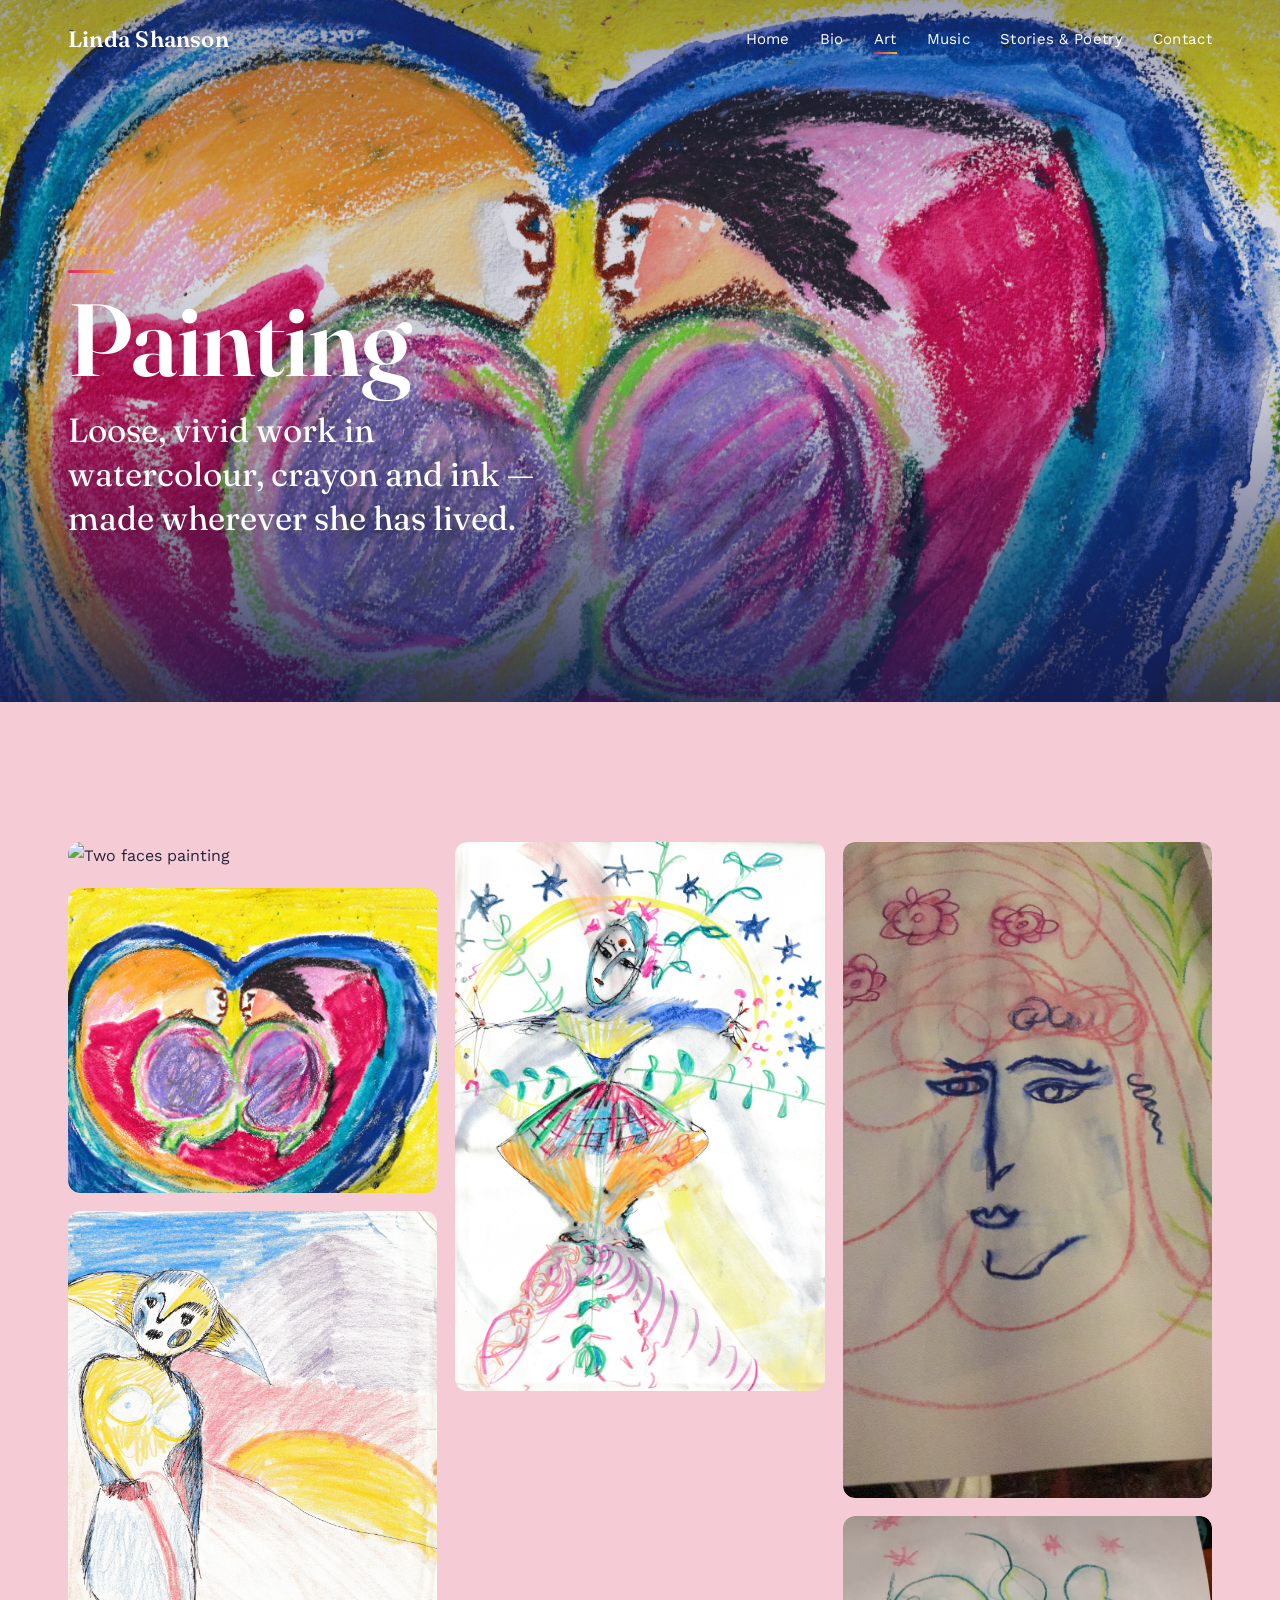
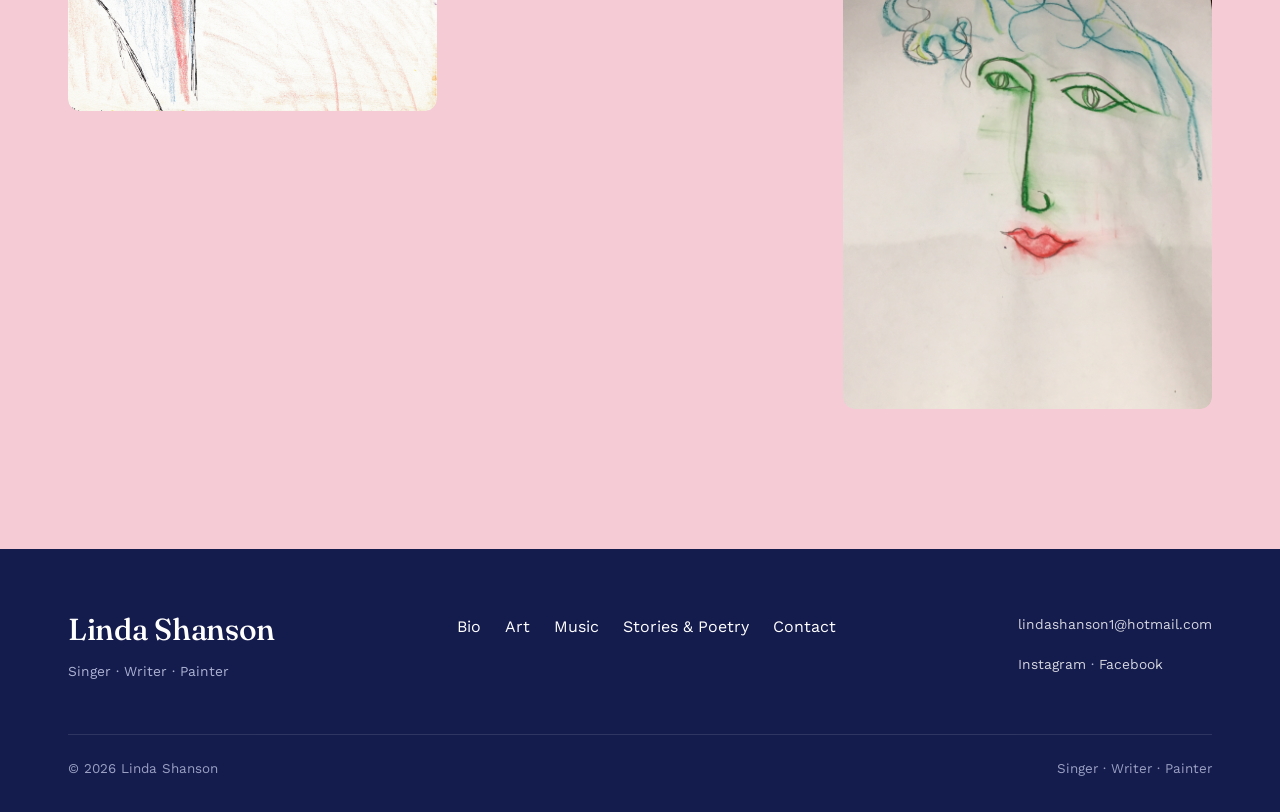
==== commit 2c102406: "Darken pastel pink background and add Fraunces display font for headings" ====
--- a/art.html
+++ b/art.html
@@ -8,7 +8,7 @@
 <meta name="description" content="Original watercolour, crayon and mixed-media paintings by Linda Shanson.">
 <link rel="preconnect" href="https://fonts.googleapis.com">
 <link rel="preconnect" href="https://fonts.gstatic.com" crossorigin>
-<link href="https://fonts.googleapis.com/css2?family=Work+Sans:wght@200;300;400;500;600&display=swap" rel="stylesheet">
+<link href="https://fonts.googleapis.com/css2?family=Fraunces:ital,opsz,wght@0,9..144,300..700;1,9..144,400..700&family=Work+Sans:wght@300;400;500;600&display=swap" rel="stylesheet">
 <link rel="stylesheet" href="assets/css/style.css">
 </head>
 <body>
--- a/assets/css/style.css
+++ b/assets/css/style.css
@@ -17,12 +17,13 @@
   --purple:     #6B4E9E;
   --green:      #46A24B;
 
-  --cream:      #FBF7EF;   /* warm paper */
-  --cream-2:    #F3ECDD;
+  --cream:      #F5CBD6;   /* pastel pink paper */
+  --cream-2:    #EFB9C8;
   --ink:        #24243A;
   --ink-soft:   #4d4c63;
 
   --font: 'Work Sans', -apple-system, BlinkMacSystemFont, sans-serif;
+  --font-display: 'Fraunces', Georgia, serif;
 
   --wrap: 1200px;
   --wrap-narrow: 780px;
@@ -44,16 +45,17 @@
 }
 
 h1,h2,h3,h4{
-  font-family:var(--font);
-  font-weight:200;
-  line-height:1.08;
+  font-family:var(--font-display);
+  font-optical-sizing:auto;
+  font-weight:560;
+  line-height:1.06;
   margin:0 0 .5em;
   color:var(--teal-deep);
   letter-spacing:-.01em;
 }
-h1{ font-size:clamp(3rem,8vw,6.5rem); }
+h1{ font-size:clamp(3rem,8vw,6.5rem); font-weight:600; }
 h2{ font-size:clamp(2rem,5vw,3.6rem); }
-h3{ font-size:clamp(1.35rem,2.6vw,1.9rem); font-weight:300; }
+h3{ font-size:clamp(1.35rem,2.6vw,1.9rem); font-weight:500; }
 
 p{ margin:0 0 1.2em; }
 a{ color:var(--teal); text-decoration:none; transition:color .2s; }
@@ -107,7 +109,8 @@
   display:flex; align-items:center; justify-content:space-between;
 }
 .brand{
-  font-weight:300; font-size:1.35rem; letter-spacing:.02em;
+  font-family:var(--font-display);
+  font-weight:600; font-size:1.4rem; letter-spacing:.01em;
   color:var(--teal-deep);
 }
 .over-hero .brand,
@@ -204,12 +207,13 @@
   text-shadow:0 4px 40px rgba(0,0,0,.35);
 }
 .hero-poem{
-  font-weight:200; font-size:clamp(1.3rem,3.2vw,2.1rem);
-  color:#fff; max-width:22ch; line-height:1.25;
+  font-family:var(--font-display); font-weight:400;
+  font-size:clamp(1.3rem,3.2vw,2.1rem);
+  color:#fff; max-width:22ch; line-height:1.3;
   text-shadow:0 2px 24px rgba(0,0,0,.4);
   margin:0 0 1.6em;
 }
-.hero-poem em{ font-style:italic; color:var(--gold); }
+.hero-poem em{ font-style:italic; font-weight:500; color:var(--gold); }
 .hero-roles{
   text-transform:uppercase; letter-spacing:.32em; font-size:.78rem;
   color:rgba(255,255,255,.85); margin-bottom:2em;
@@ -356,7 +360,8 @@
 @media (max-width:700px){ .press-grid{ grid-template-columns:1fr; } }
 
 .pull{
-  font-weight:200; font-size:clamp(1.6rem,3.4vw,2.5rem);
+  font-family:var(--font-display); font-weight:500;
+  font-size:clamp(1.6rem,3.4vw,2.5rem);
   line-height:1.28; color:#fff; max-width:16ch;
 }
 .pull cite{ display:block; margin-top:.5em; font-size:.8rem; letter-spacing:.16em;
@@ -409,7 +414,7 @@
   font-size:1.05rem; box-shadow:0 18px 50px -34px rgba(20,27,77,.5);
 }
 .extract .signoff{ font-weight:600; color:var(--rose); margin-top:1.4em; }
-.lyric{ white-space:pre-line; font-weight:300; font-size:1.12rem; color:var(--teal-deep); }
+.lyric{ white-space:pre-line; font-family:var(--font-display); font-weight:400; font-style:italic; font-size:1.2rem; color:var(--teal-deep); }
 
 .fact-list{ list-style:none; margin:0; padding:0; }
 .fact-list li{ padding:15px 0; border-bottom:1px solid rgba(6,81,76,.14); font-size:.95rem; }
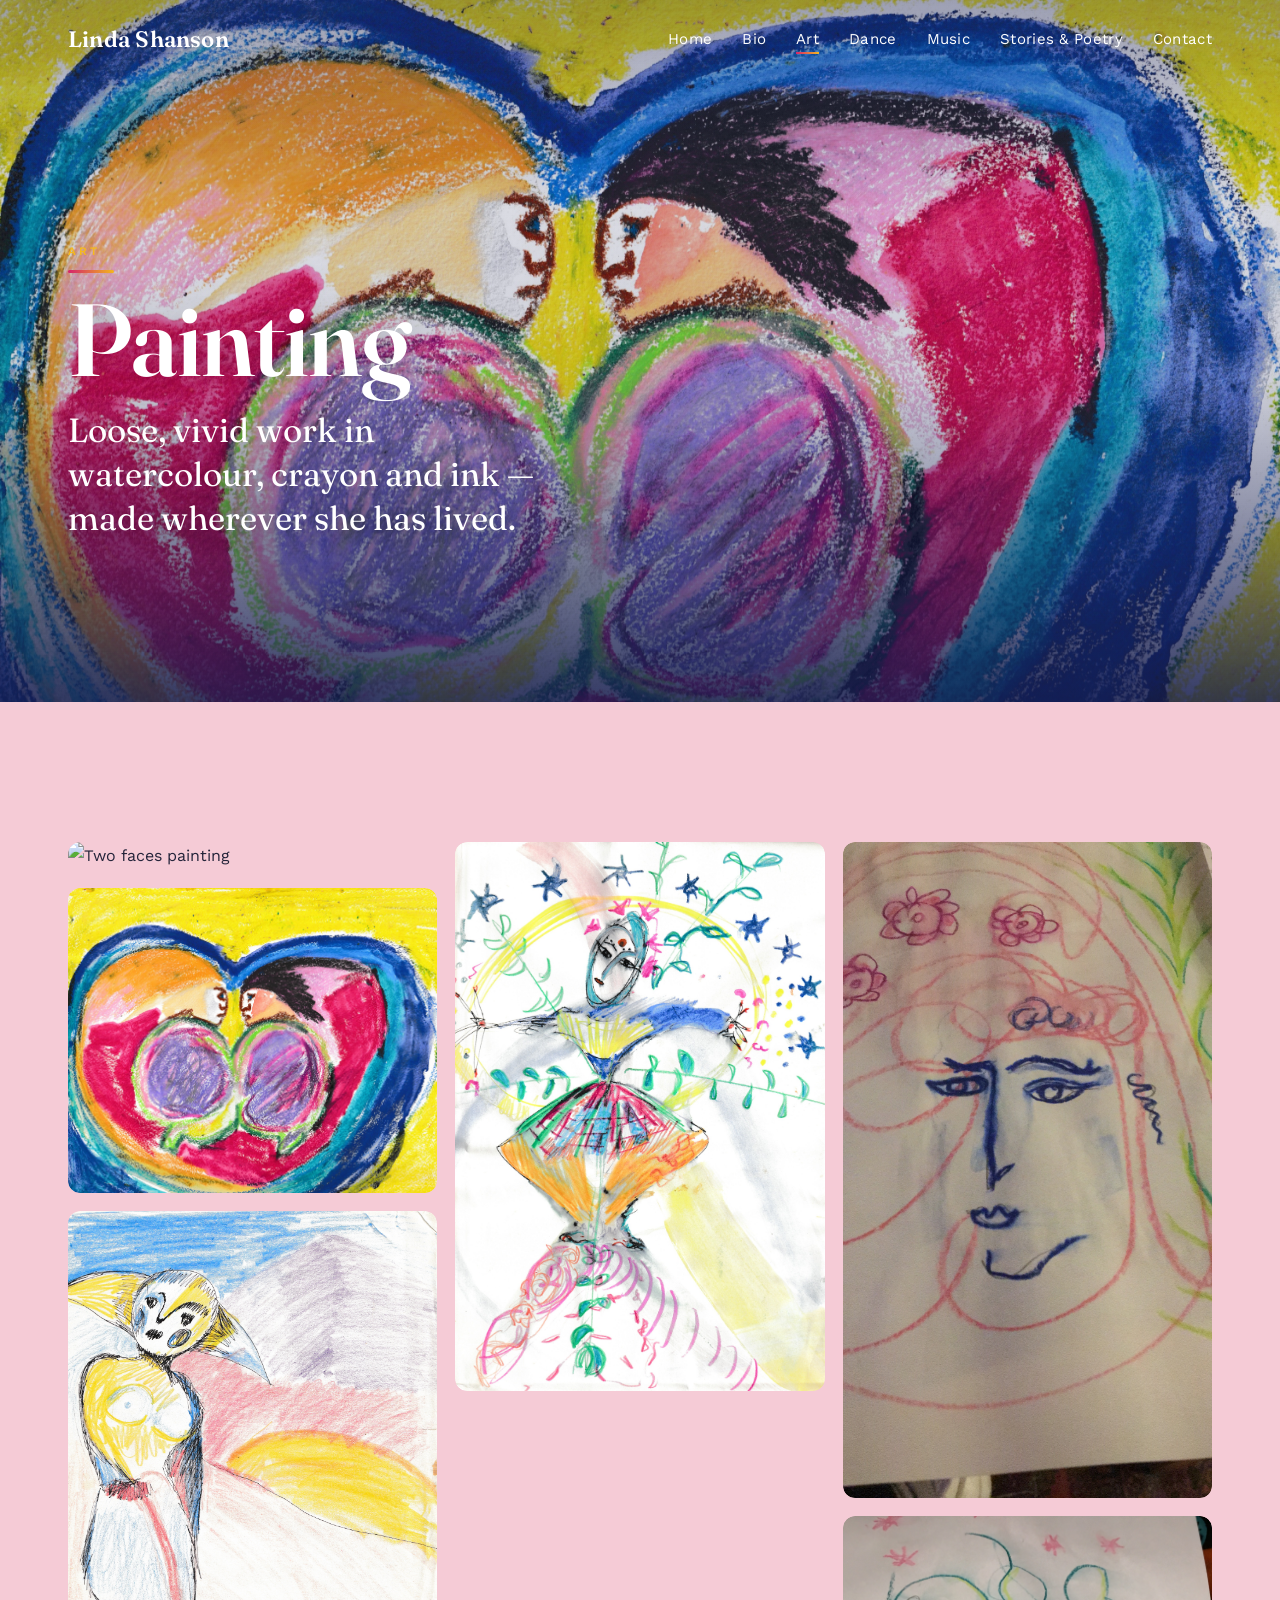
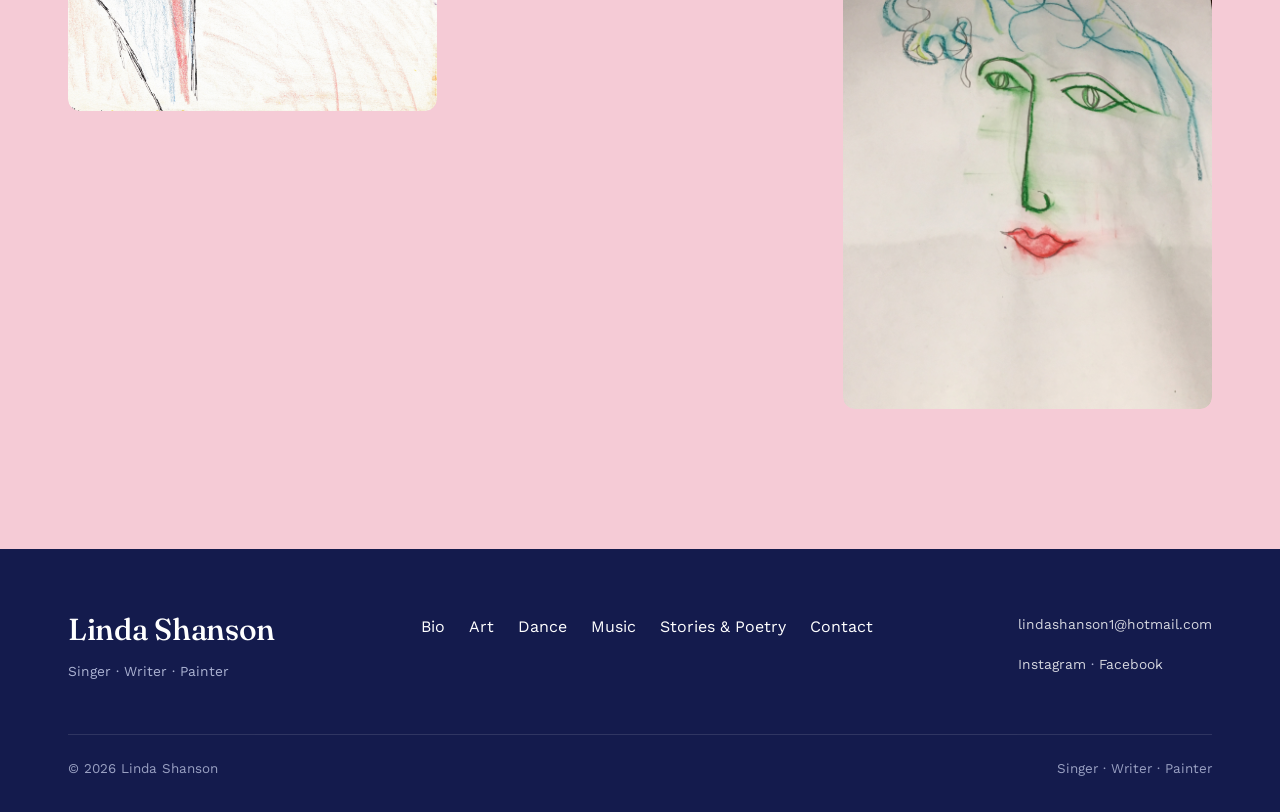
==== commit bbc90ed8: "Add new Dance page with photo, and add Dance to site navigation and footer" ====
--- a/art.html
+++ b/art.html
@@ -22,6 +22,7 @@
         <li><a href="index.html">Home</a></li>
         <li><a href="bio.html">Bio</a></li>
         <li><a href="art.html" class="active">Art</a></li>
+        <li><a href="dance.html">Dance</a></li>
         <li class="has-dropdown">
           <a href="music.html">Music</a>
           <div class="dropdown"><a href="music.html#once-upon-a-night">Once Upon a Night</a></div>
@@ -69,6 +70,7 @@
       <ul class="footer-nav">
         <li><a href="bio.html">Bio</a></li>
         <li><a href="art.html">Art</a></li>
+        <li><a href="dance.html">Dance</a></li>
         <li><a href="music.html">Music</a></li>
         <li><a href="stories.html">Stories &amp; Poetry</a></li>
         <li><a href="contact.html">Contact</a></li>
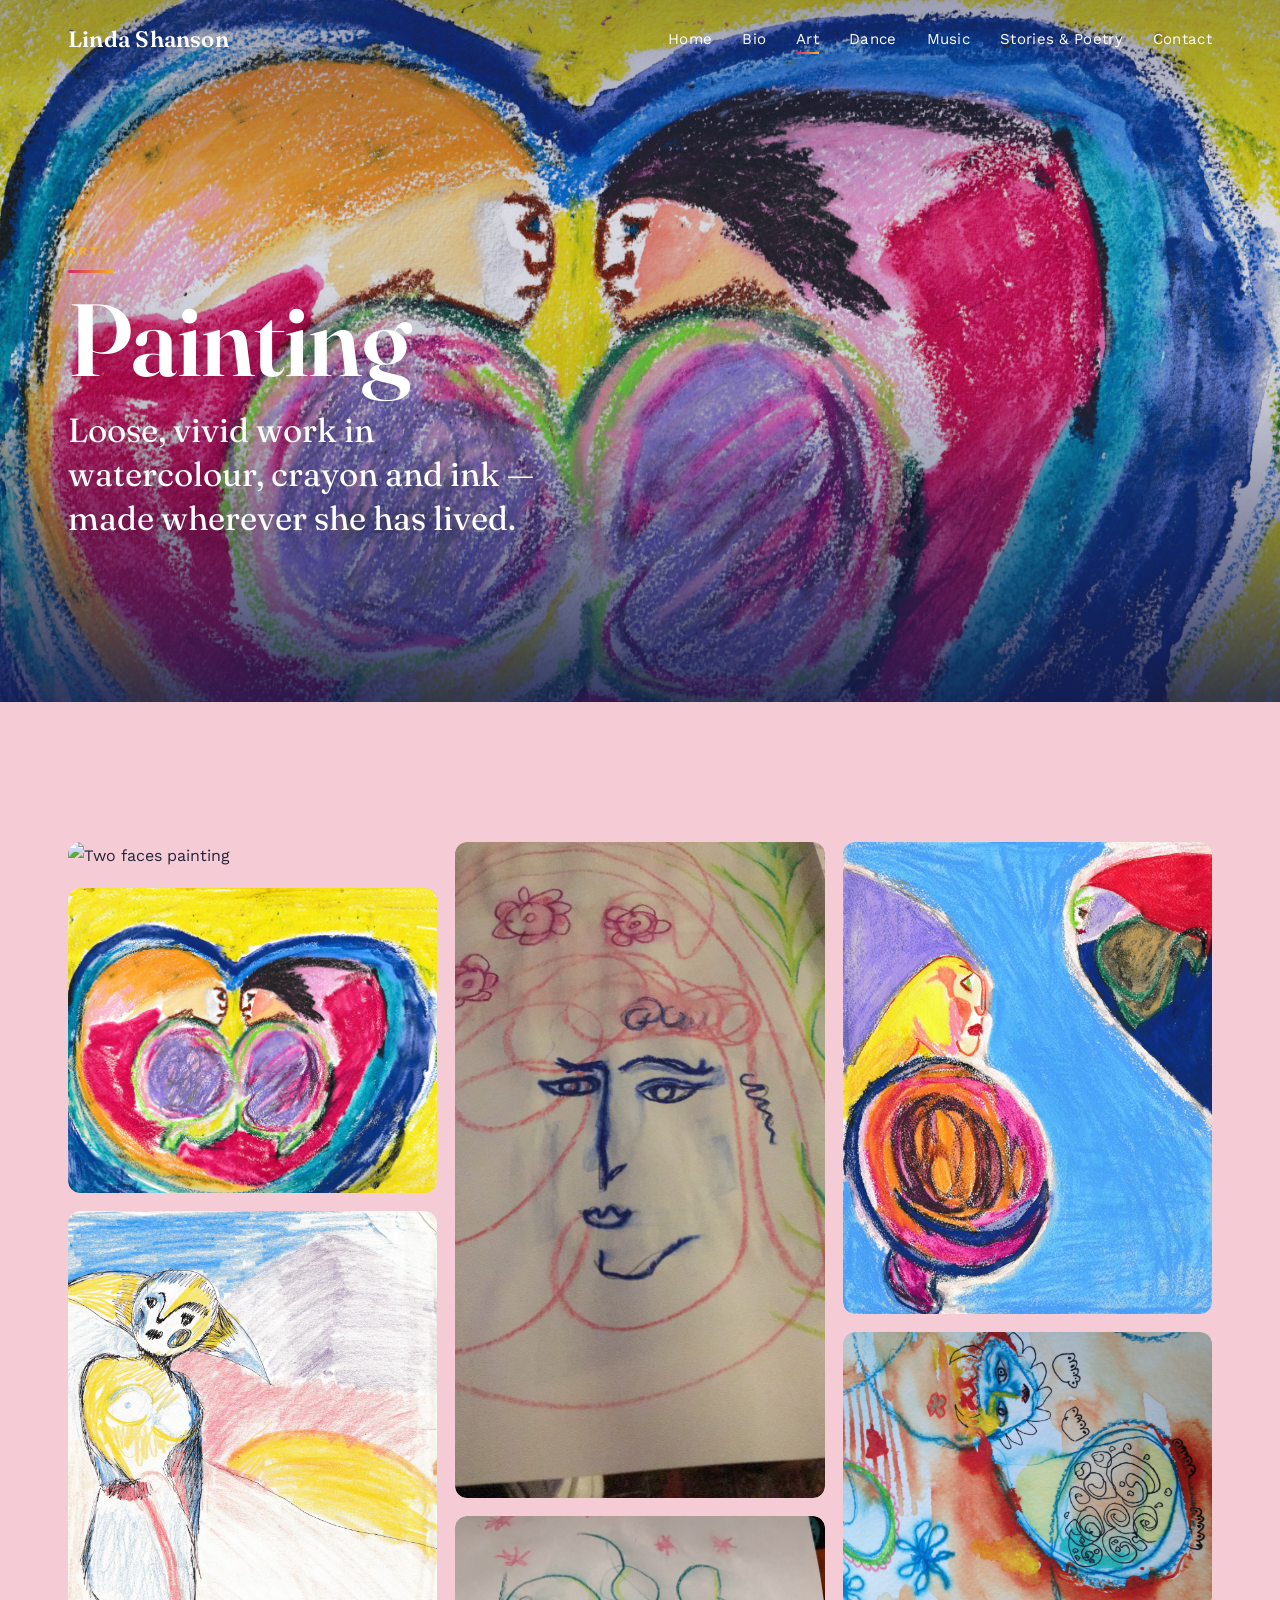
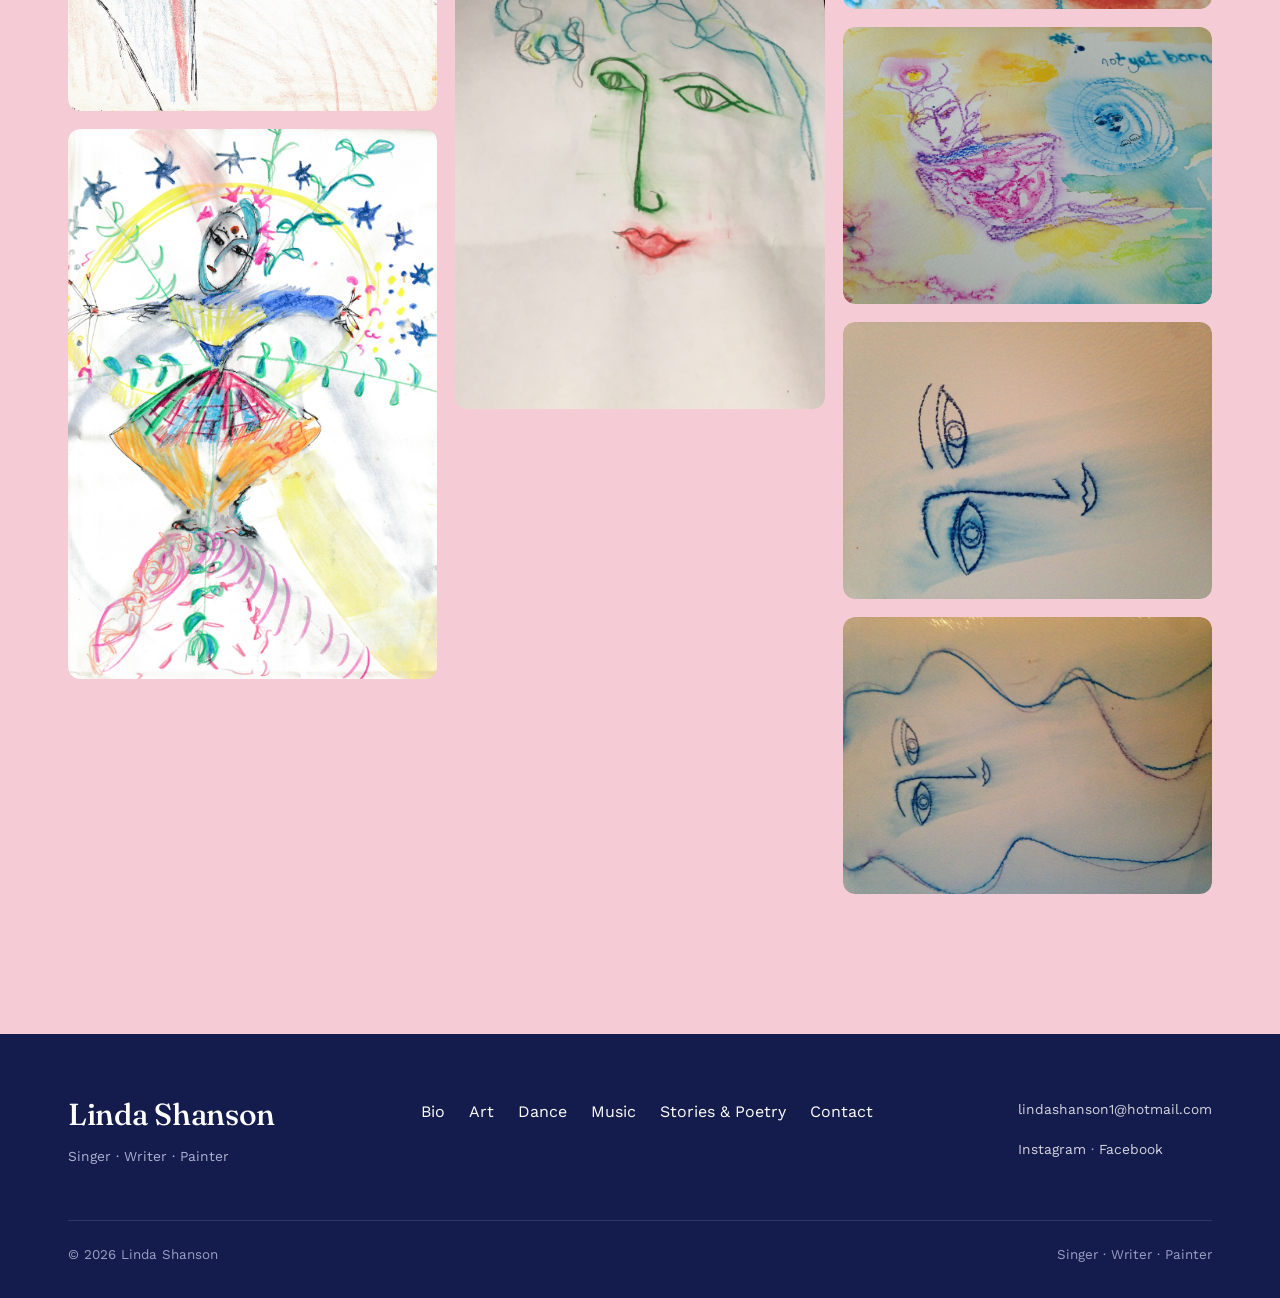
==== commit 137f65c5: "Import remaining photos and videos from old Wix site: book illustrations on Journey With The Gods pa" ====
--- a/art.html
+++ b/art.html
@@ -59,6 +59,11 @@
       <figure><img src="assets/images/art-costume-sketch.jpg" alt="Dance costume sketch" loading="lazy"><figcaption>Costume design sketch</figcaption></figure>
       <figure><img src="assets/images/art-spring-sister.jpg" alt="Spring Sister sketch" loading="lazy"><figcaption>Spring Sister</figcaption></figure>
       <figure><img src="assets/images/art-spirit-of-spring.jpg" alt="Spirit of Spring sketch" loading="lazy"><figcaption>Spirit of Spring</figcaption></figure>
+      <figure><img src="assets/images/art-painting-extra.jpg" alt="Painting by Linda Shanson" loading="lazy"><figcaption>Painting</figcaption></figure>
+      <figure><img src="assets/images/art-painting-003.jpg" alt="Painting by Linda Shanson" loading="lazy"><figcaption>Painting</figcaption></figure>
+      <figure><img src="assets/images/art-painting-004.jpg" alt="Painting by Linda Shanson" loading="lazy"><figcaption>Painting</figcaption></figure>
+      <figure><img src="assets/images/art-painting-005.jpg" alt="Painting by Linda Shanson" loading="lazy"><figcaption>Painting</figcaption></figure>
+      <figure><img src="assets/images/art-painting-006.jpg" alt="Painting by Linda Shanson" loading="lazy"><figcaption>Painting</figcaption></figure>
     </div>
   </div>
 </section>
